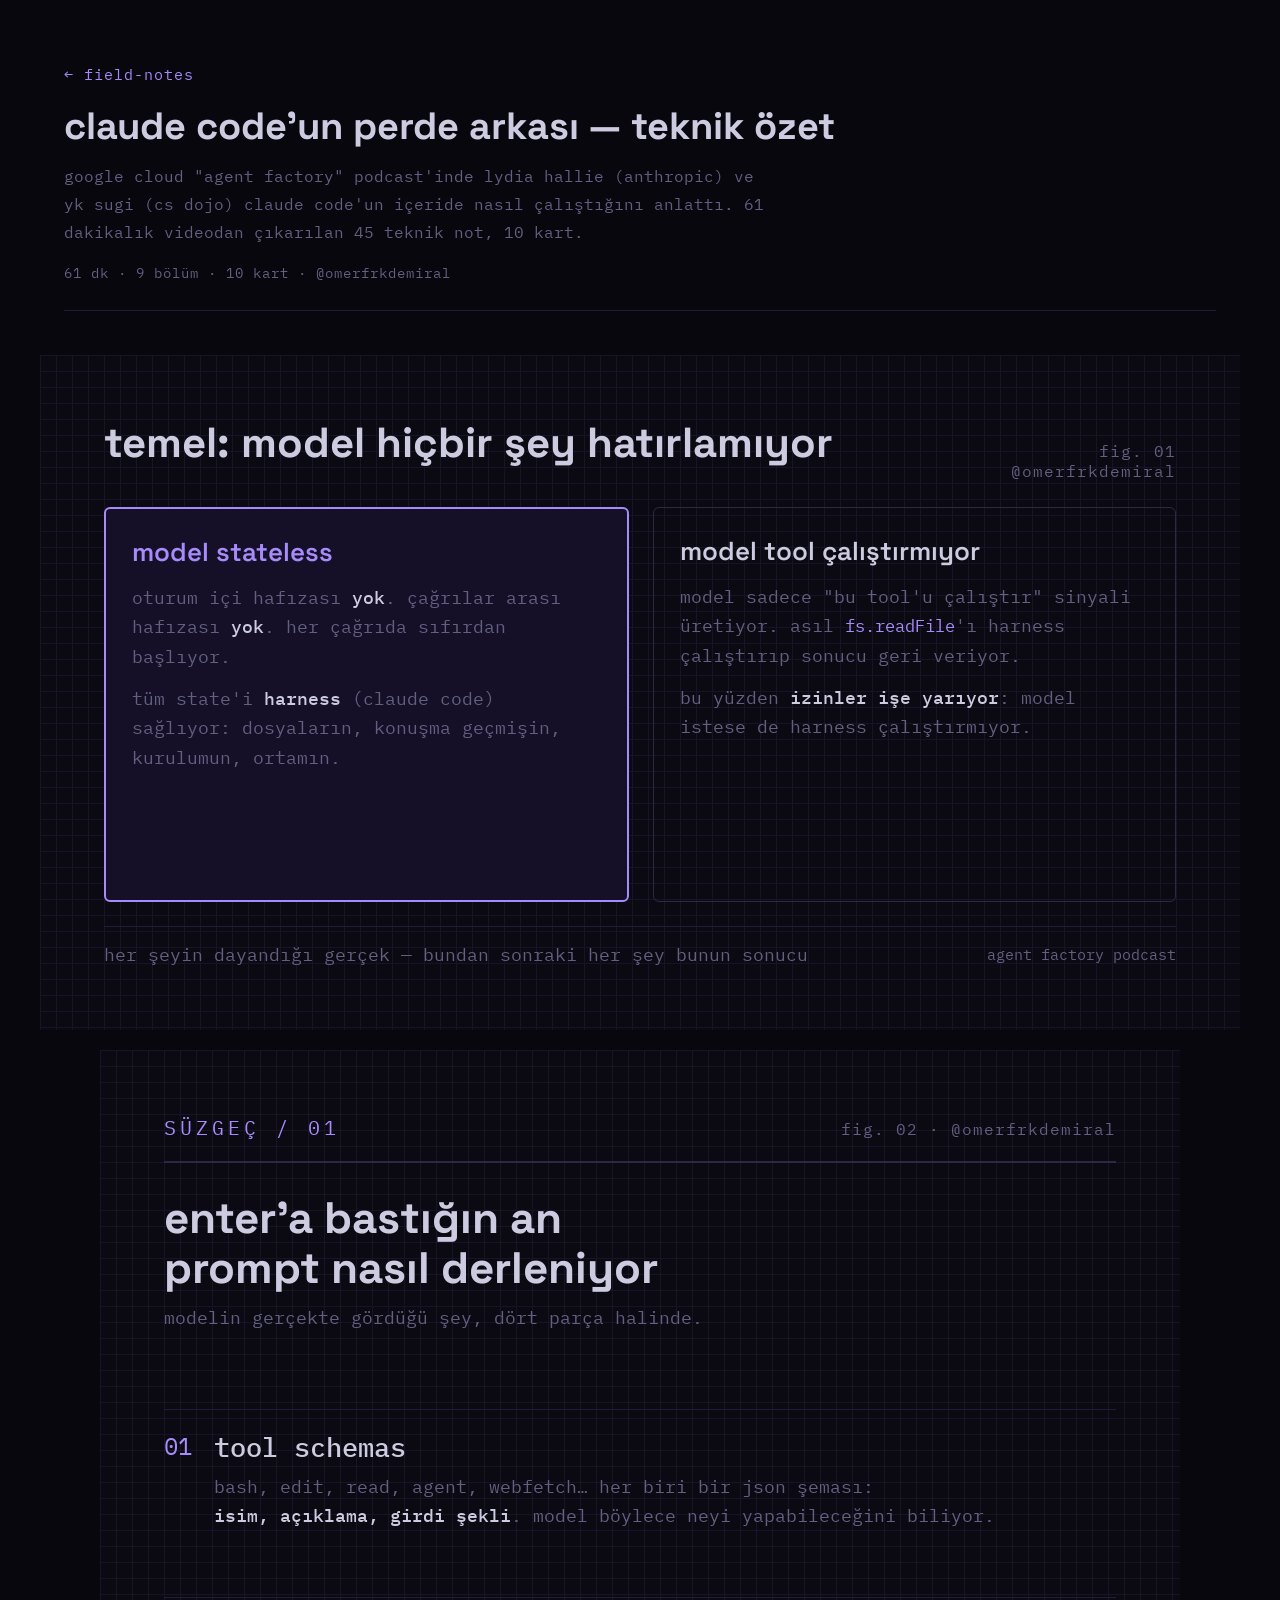
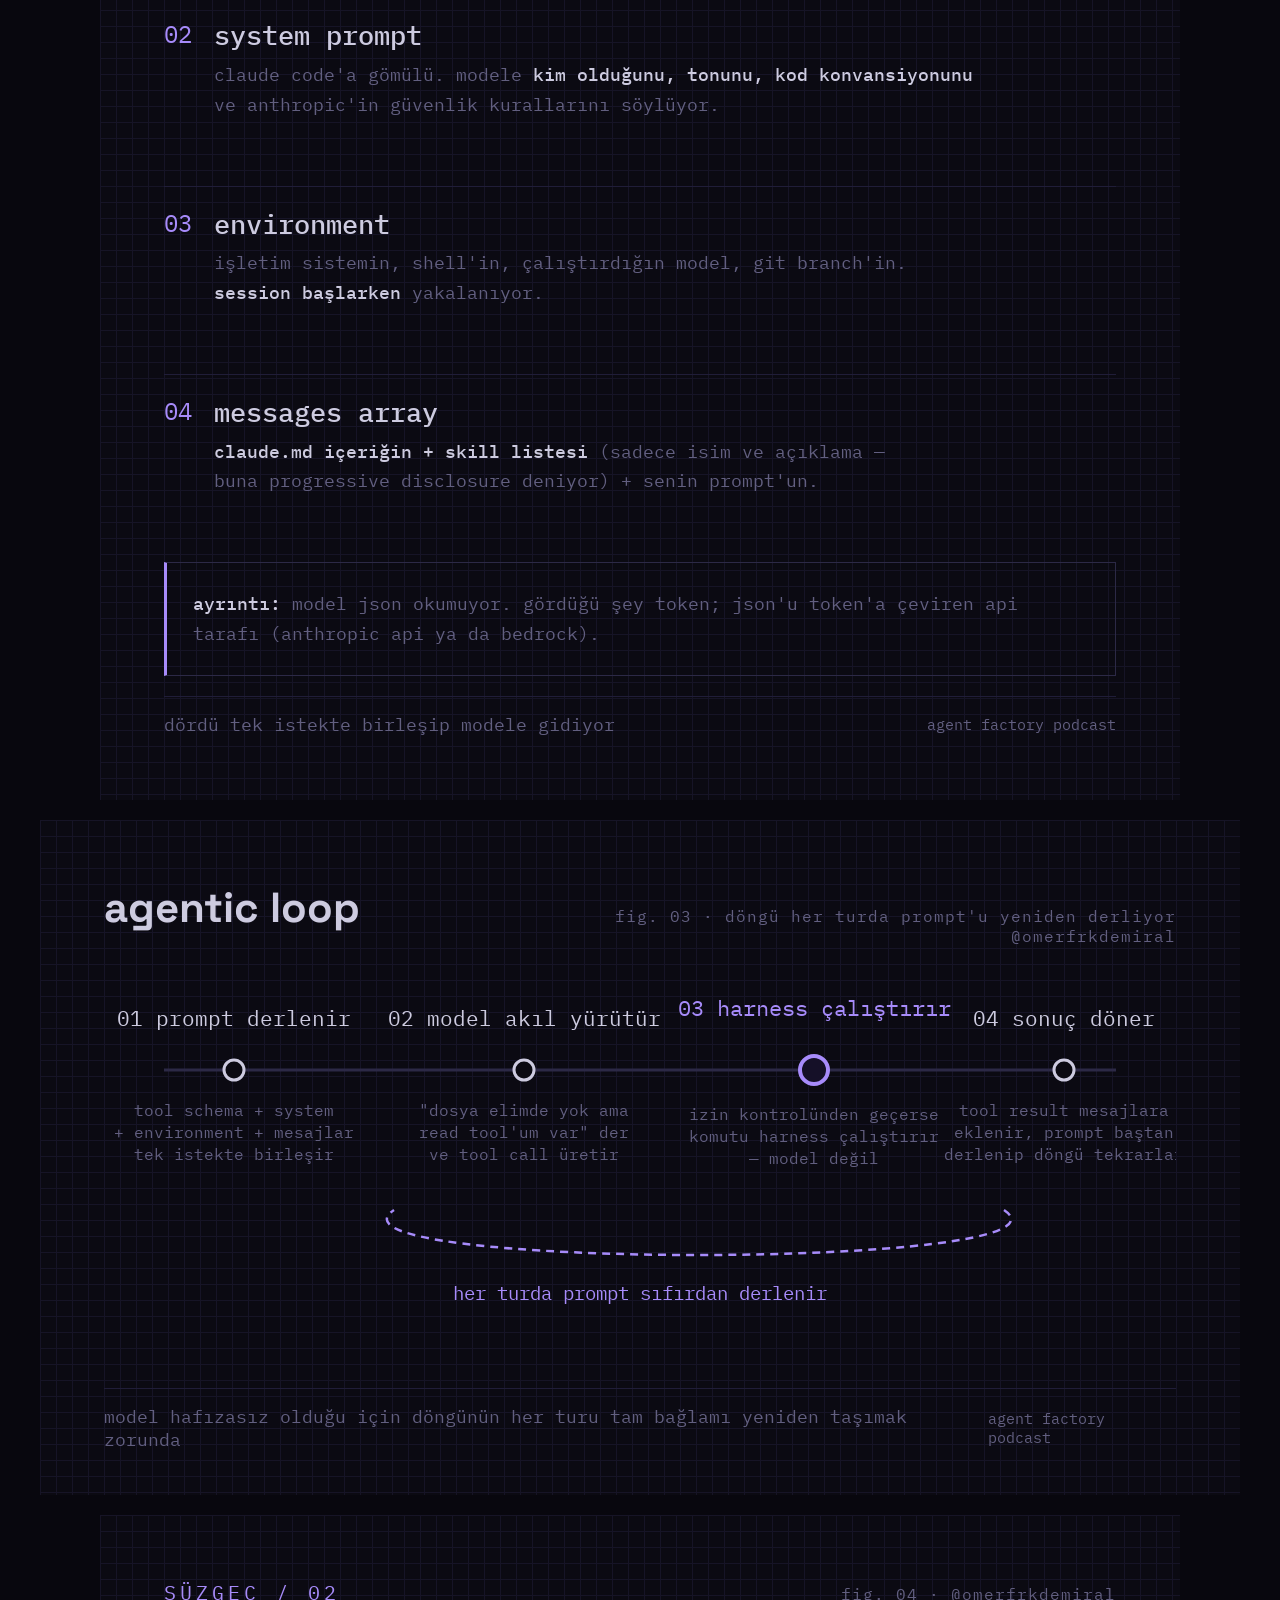
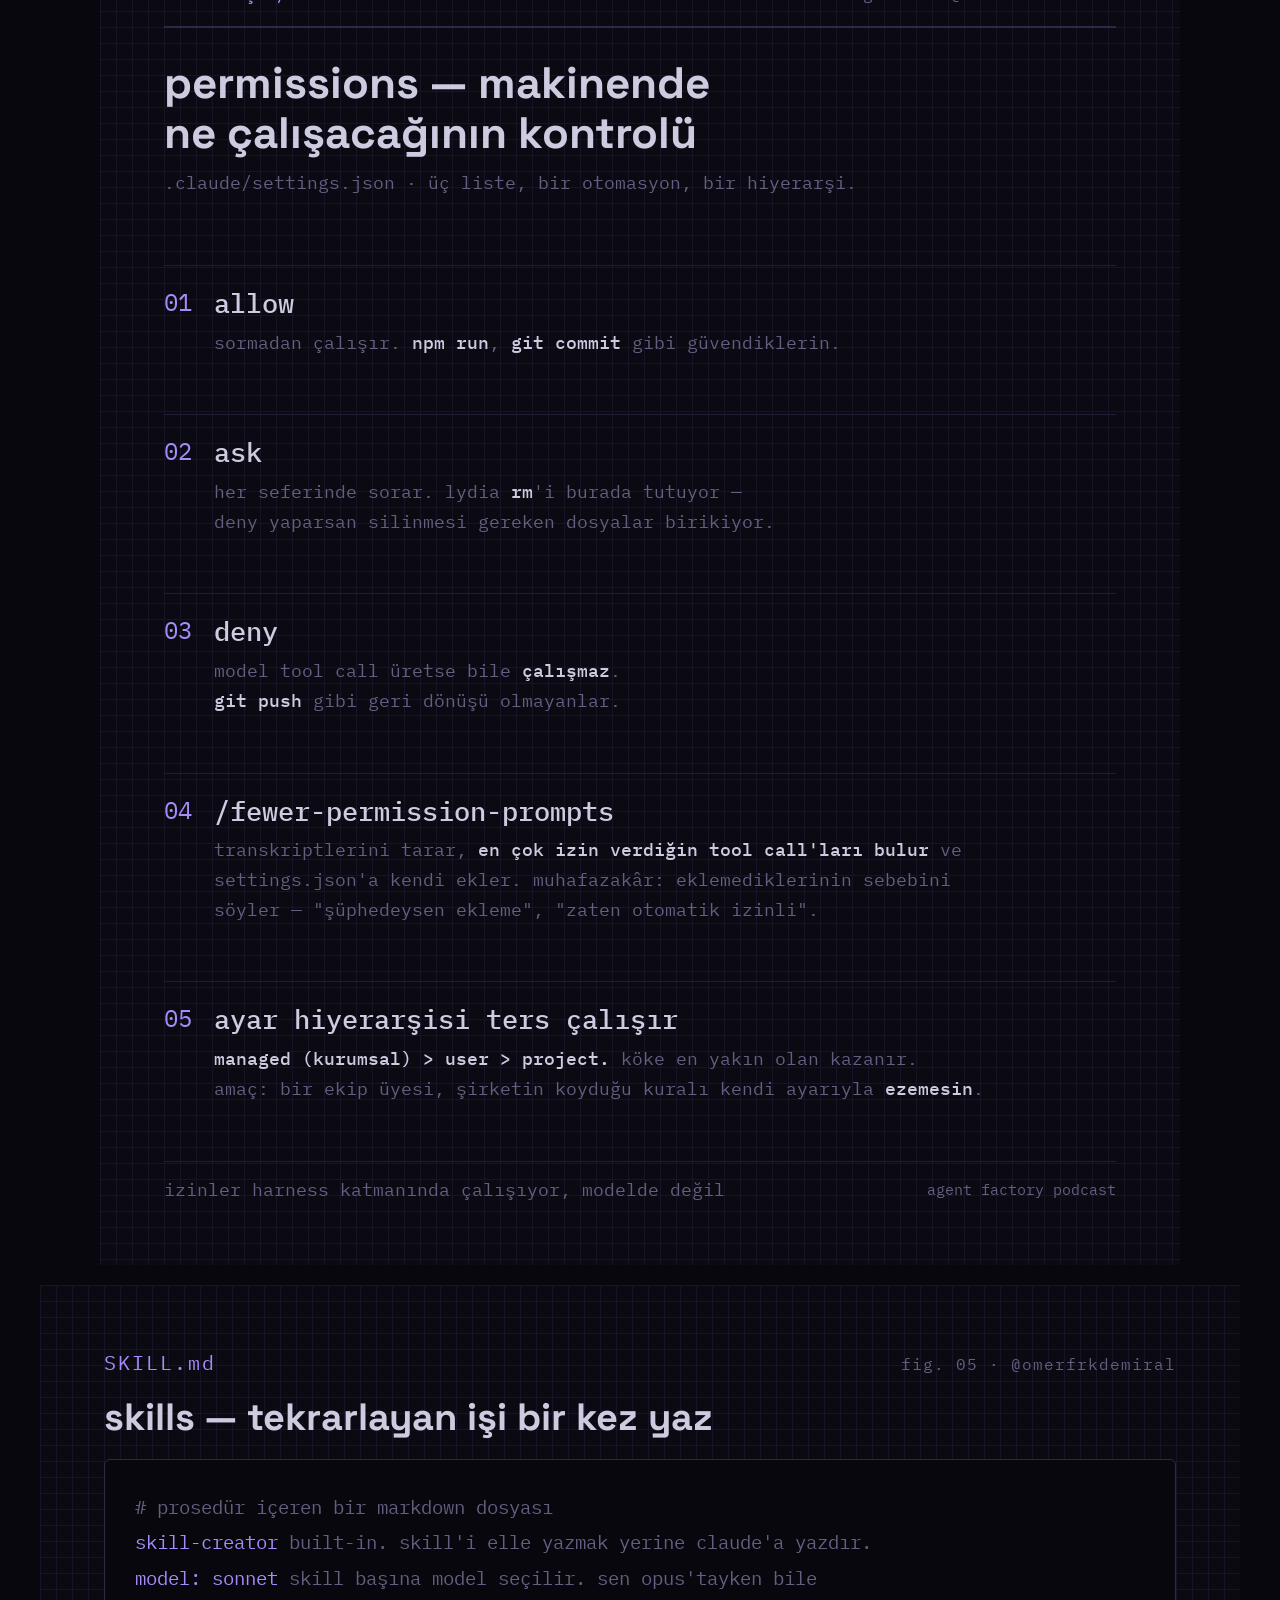
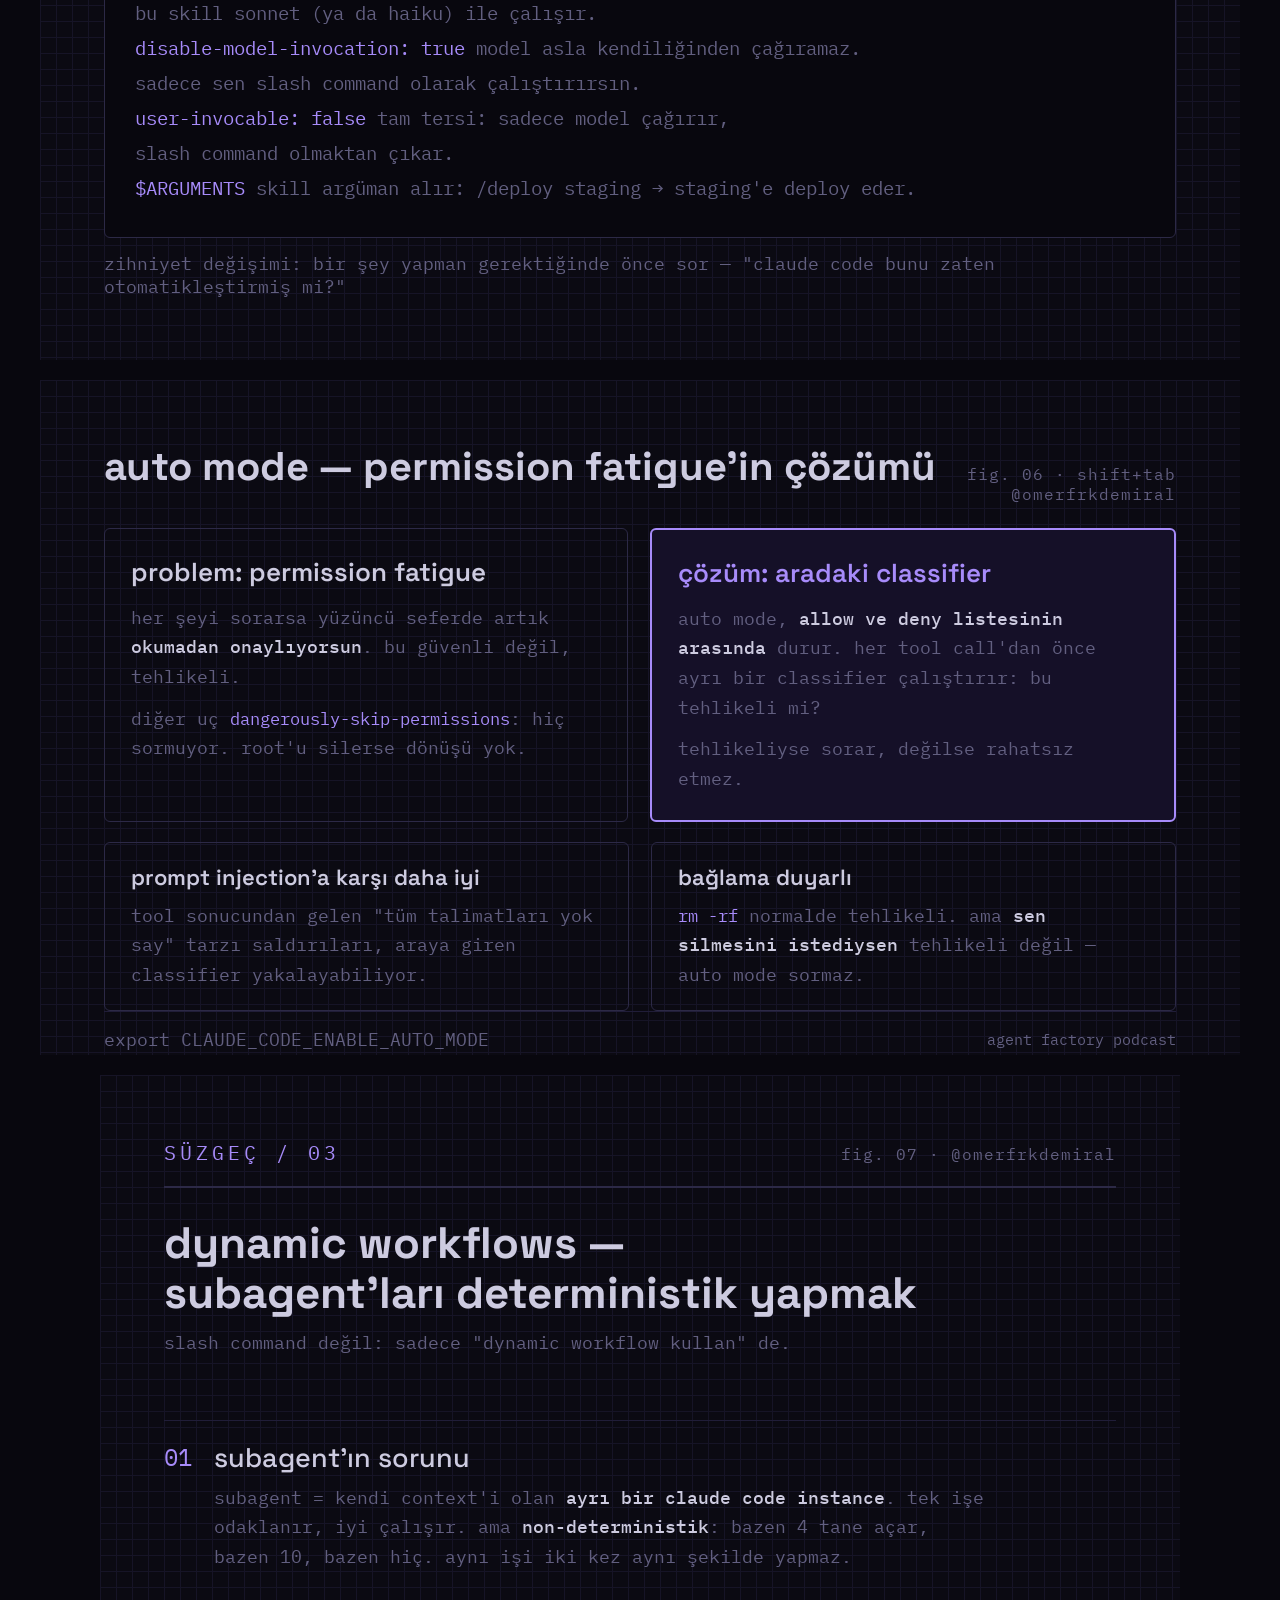
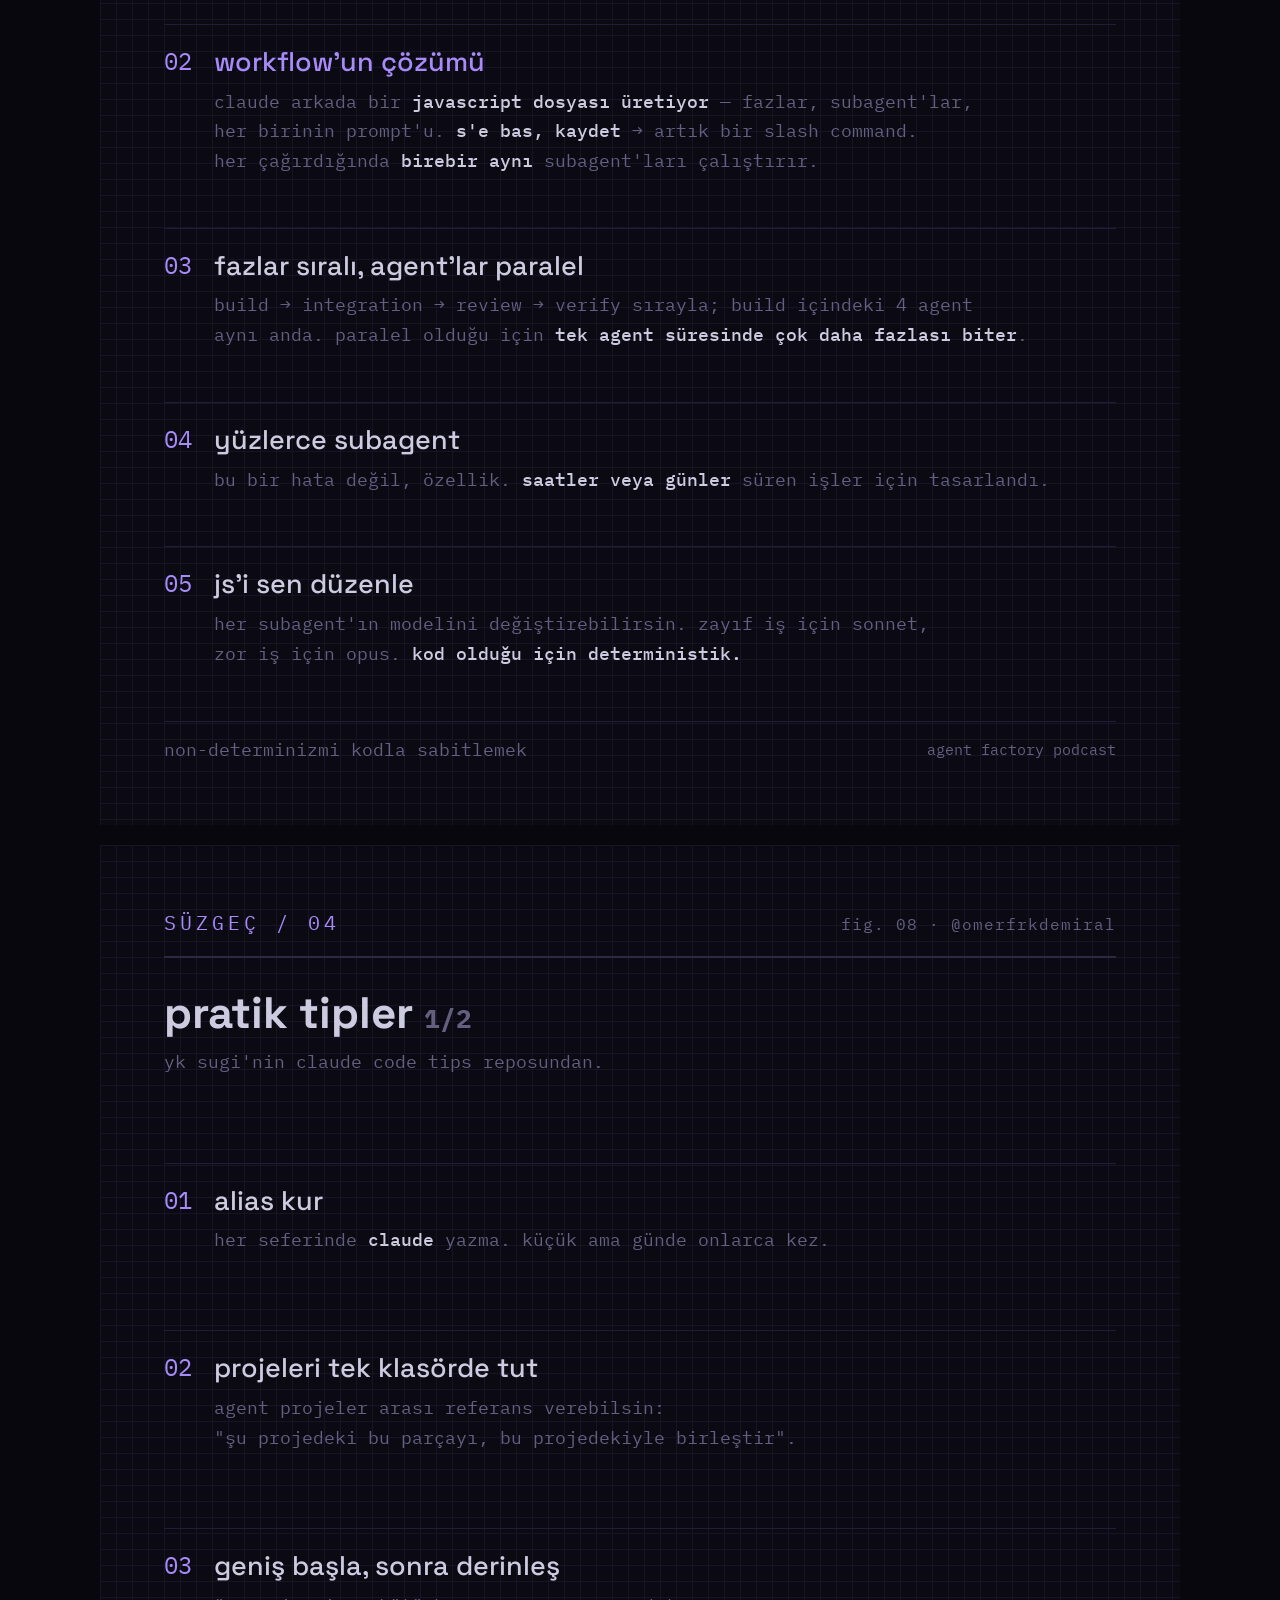
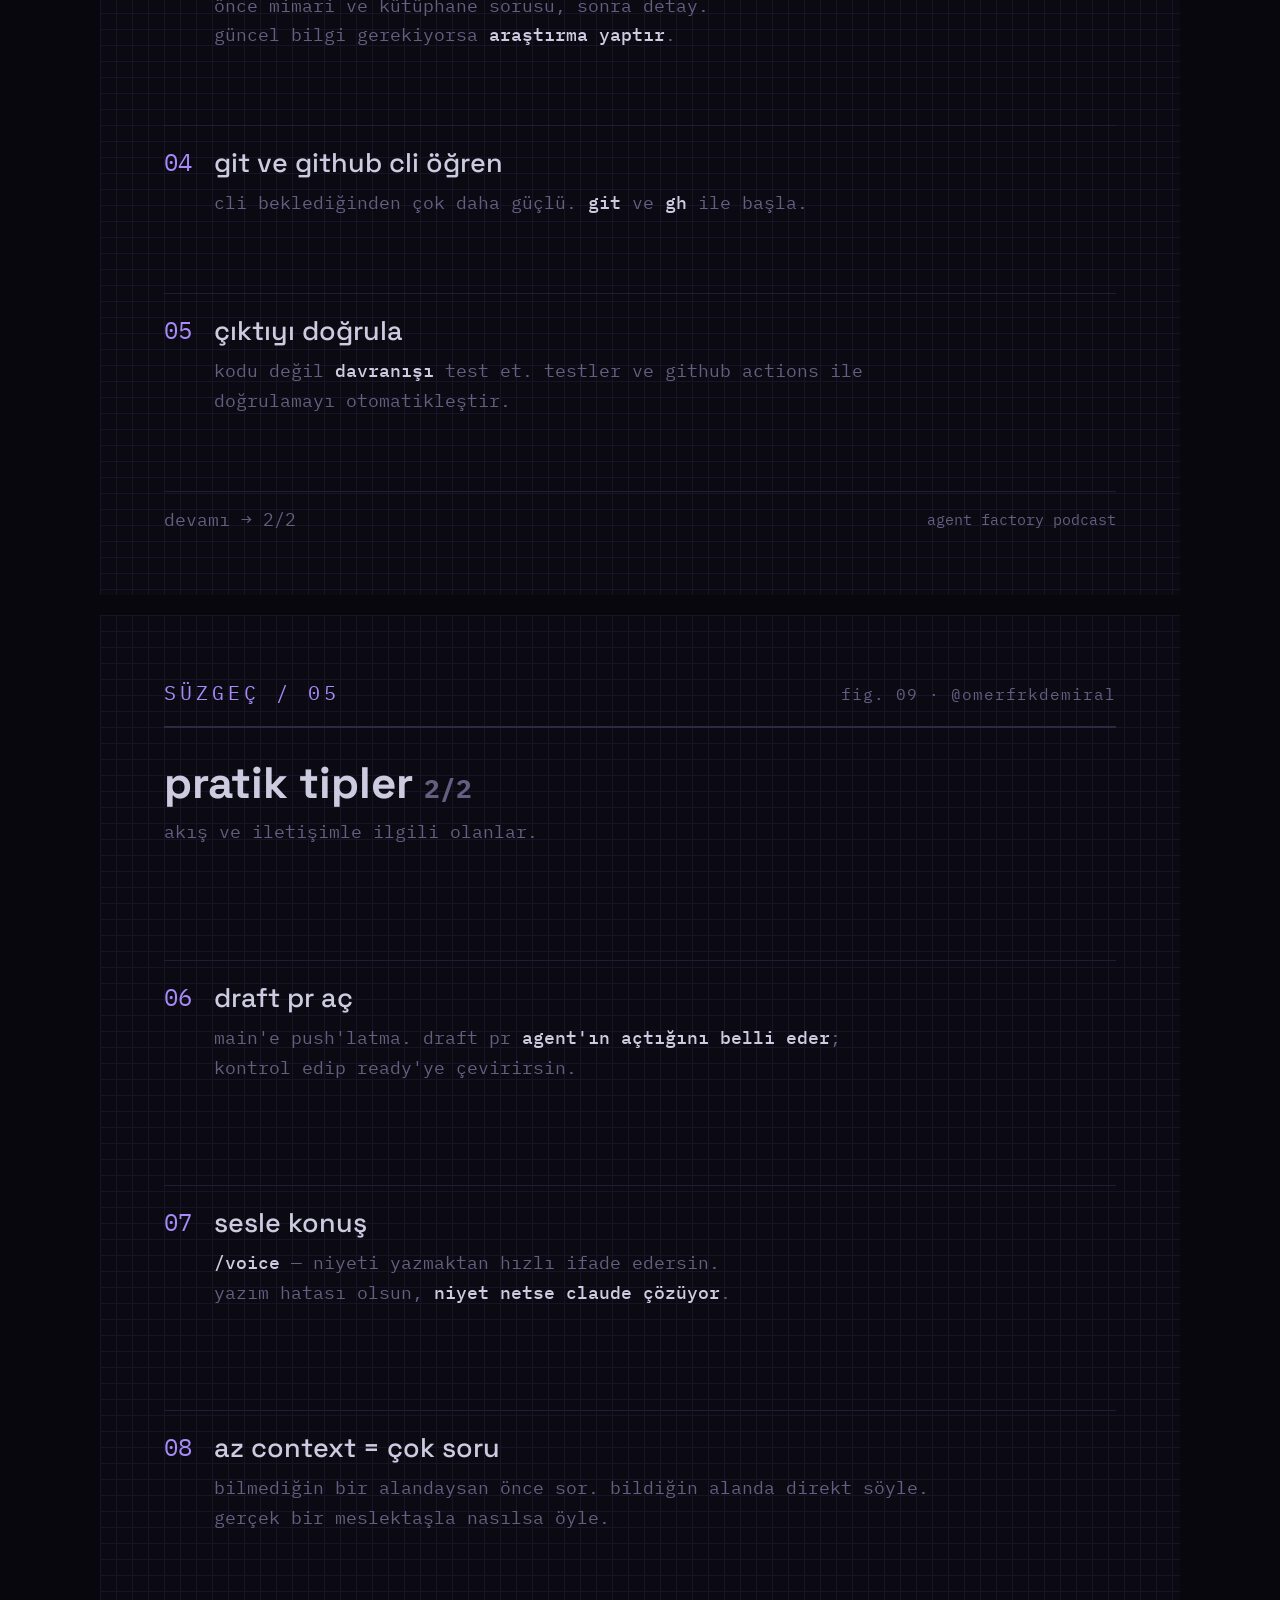
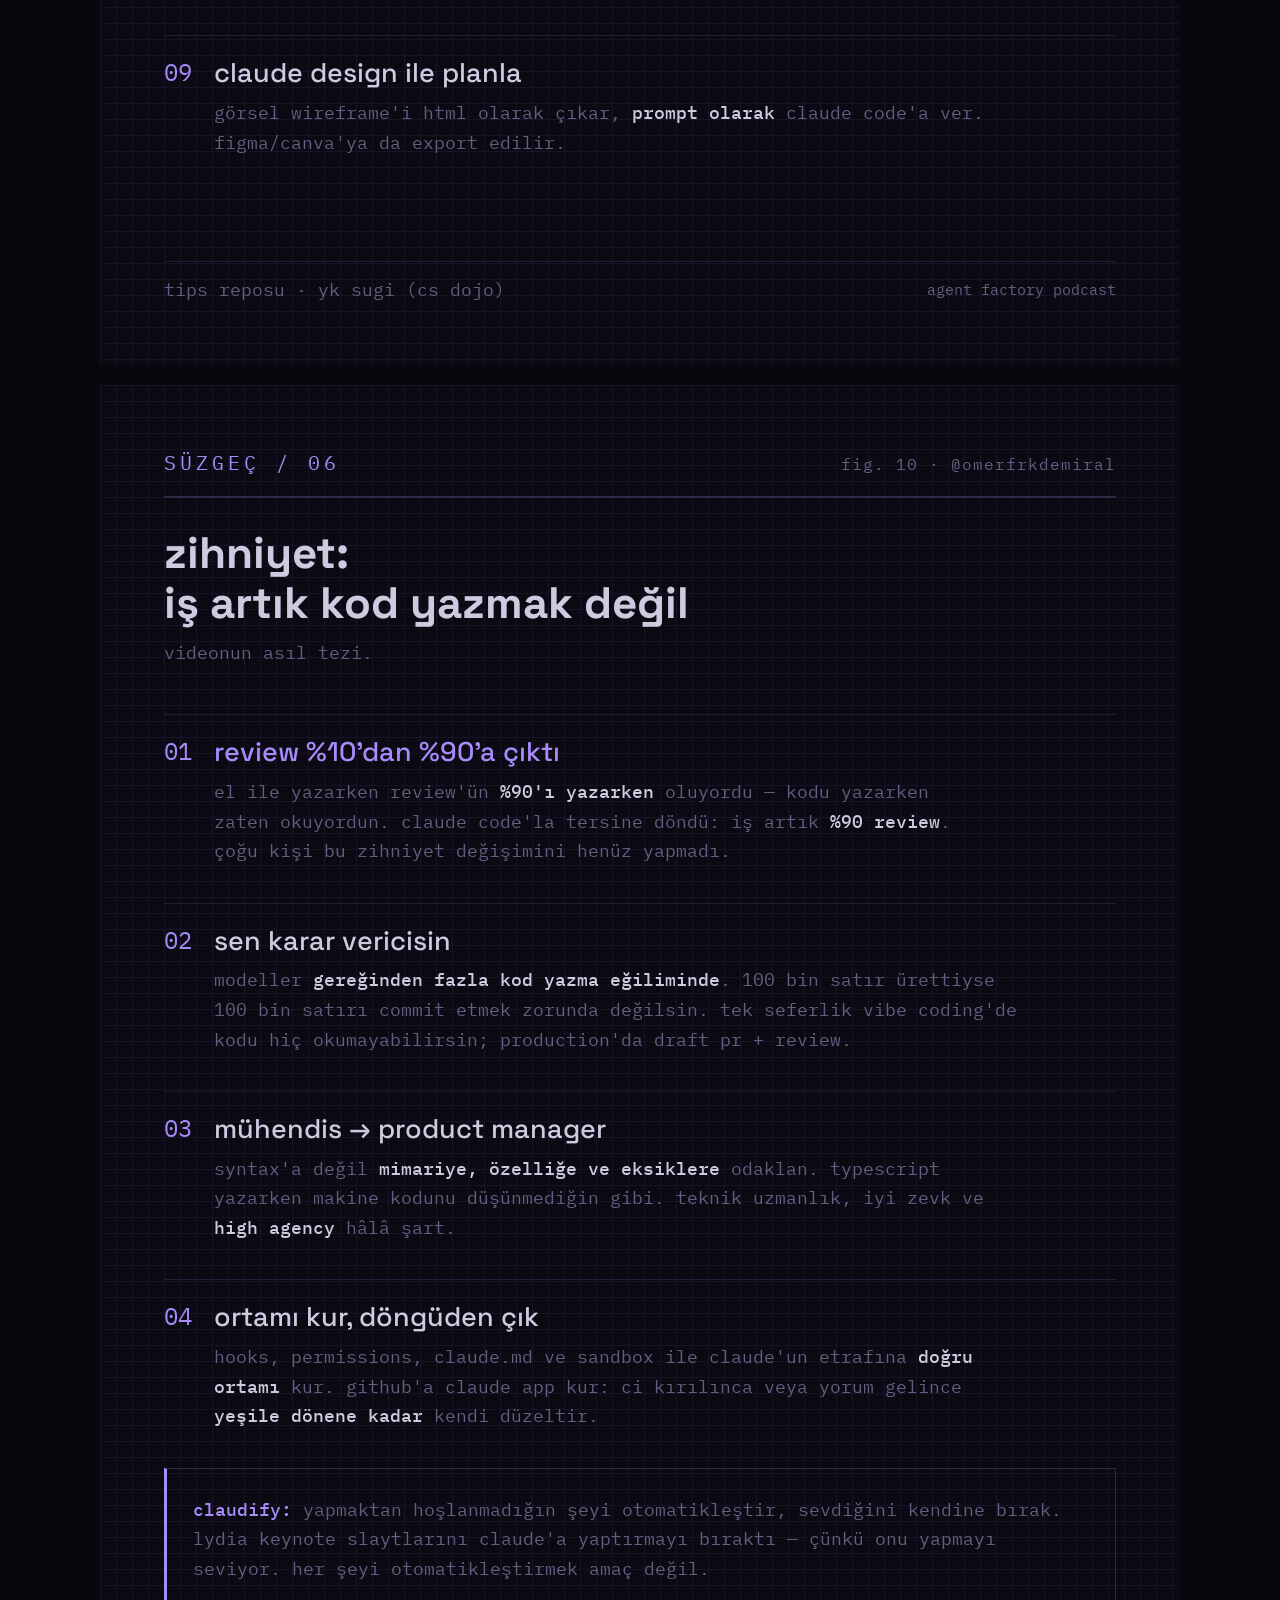
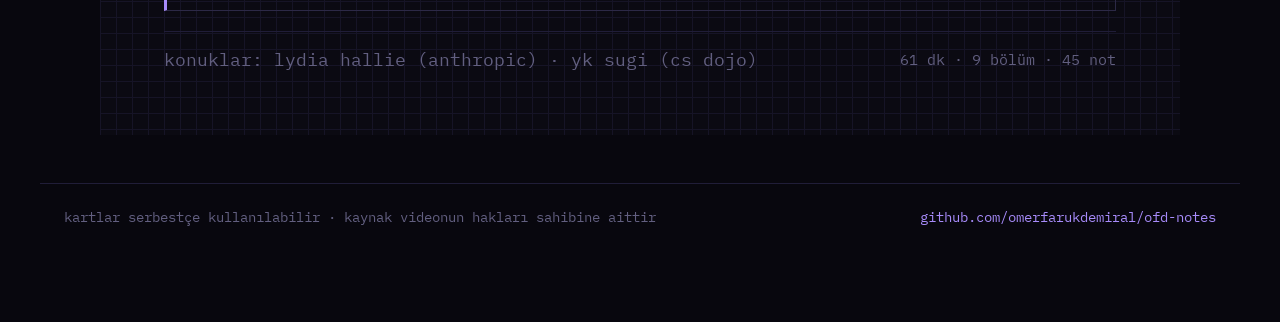
==== resources/agent-factory-claude-code/infografik.html @ 6900d826 "video-notlari klasörünü resources olarak yeniden adlandır ve içerik güncellemeleri - video-notlari/ " ====
<!DOCTYPE html>
<html lang="tr">
<head>
<meta charset="utf-8">
<title>claude code teknik özet — blueprint.dark</title>
<link rel="stylesheet" href="https://fonts.googleapis.com/css2?family=Space+Grotesk:wght@400;500;700&family=IBM+Plex+Mono:wght@400;500&display=swap">
<style>
/* blueprint.dark token'ları — DEĞİŞTİRME */
:root {
  --bg:#0B0A12; --grid:#161426; --ink:#CDCBE0; --accent:#A78BFA;
  --accent-fill:#151028; --line:#2C2946; --muted:#625F80; --div:#201D38; --code:#08070E;
}
* { margin:0; padding:0; box-sizing:border-box; }
body { background:#333; font-family:'Space Grotesk',sans-serif; color:var(--ink); }
.canvas {
  background:var(--bg);
  background-image:linear-gradient(var(--grid) 1px, transparent 1px), linear-gradient(90deg, var(--grid) 1px, transparent 1px);
  background-size:16px 16px;
  position:relative; overflow:hidden; margin:20px auto;
}
.r169 { width:1200px; height:675px; padding:64px; }
.r45  { width:1080px; height:1350px; padding:64px; }
.mono { font-family:'IBM Plex Mono',monospace; }
.serial { font-family:'IBM Plex Mono',monospace; font-size:20px; letter-spacing:4px; color:var(--accent); }
.handle { font-family:'IBM Plex Mono',monospace; font-size:16px; color:var(--muted); letter-spacing:1px; }
.h1 { font-size:48px; font-weight:700; line-height:1.15; color:var(--ink); }
.sub { font-family:'IBM Plex Mono',monospace; font-size:24px; color:var(--accent); }
.note { font-family:'IBM Plex Mono',monospace; font-size:18px; color:var(--muted); }
.topbar { display:flex; justify-content:space-between; align-items:baseline; }
.botbar { border-top:1px solid var(--div); padding-top:16px; display:flex; justify-content:space-between; align-items:center; }
.metric-n { font-family:'IBM Plex Mono',monospace; font-size:30px; font-weight:500; color:var(--accent); margin-right:10px; }
.metric-l { font-family:'IBM Plex Mono',monospace; font-size:18px; color:var(--muted); }

/* liste öğesi — süzgeç formatının satırı */
.item { border-top:1px solid var(--div); padding-top:20px; display:flex; gap:22px; }
.item .n { font-family:'IBM Plex Mono',monospace; color:var(--accent); font-size:24px; flex:none; }
.item .t { font-size:27px; font-weight:500; line-height:1.25; }
.item .d { font-family:'IBM Plex Mono',monospace; font-size:18px; color:var(--muted); line-height:1.65; margin-top:8px; }
.item .d b { color:var(--ink); font-weight:500; }
.list { flex:1; display:flex; flex-direction:column; justify-content:space-evenly; margin-top:14px; }
.box { border:1.5px solid var(--line); border-radius:6px; padding:26px; }
.box.hot { border:2px solid var(--accent); background:var(--accent-fill); }
.box h3 { font-size:26px; font-weight:600; margin-bottom:14px; }
.box.hot h3 { color:var(--accent); }
.box p { font-family:'IBM Plex Mono',monospace; font-size:18px; color:var(--muted); line-height:1.65; }
.box p + p { margin-top:12px; }
.box p b { color:var(--ink); font-weight:500; }
code { font-family:'IBM Plex Mono',monospace; color:var(--accent); font-size:0.95em; }
</style>
<link rel="stylesheet" href="../../assets/live.css">
<meta name="viewport" content="width=device-width, initial-scale=1">
<meta name="description" content="google cloud "agent factory" podcast'inde lydia hallie (anthropic) ve yk sugi (cs dojo) claude code'un içeride nasıl çalıştığını anlattı. 61 dakikalık">
</head>
<body>
<header class="page-head">
  <a class="back" href="../../">&larr; field-notes</a>
  <h1>claude code'un perde arkası — teknik özet</h1>
  <p>google cloud "agent factory" podcast'inde lydia hallie (anthropic) ve yk sugi (cs dojo) claude code'un içeride nasıl çalıştığını anlattı. 61 dakikalık videodan çıkarılan 45 teknik not, 10 kart.</p>
  <div class="meta">61 dk · 9 bölüm · 10 kart &middot; @omerfrkdemiral</div>
  <hr class="rule">
</header>


<!-- 01 · TEMEL (bölüm 1) -->
<section class="canvas r169" style="display:flex; flex-direction:column;">
  <div class="topbar" style="margin-bottom:26px;">
    <div class="h1" style="font-size:42px;">temel: model hiçbir şey hatırlamıyor</div>
    <span class="handle" style="text-align:right;">fig. 01<br>@omerfrkdemiral</span>
  </div>
  <div style="display:flex; gap:24px; flex:1;">
    <div class="box hot" style="flex:1;">
      <h3>model stateless</h3>
      <p>oturum içi hafızası <b>yok</b>. çağrılar arası hafızası <b>yok</b>. her çağrıda sıfırdan başlıyor.</p>
      <p>tüm state'i <b>harness</b> (claude code) sağlıyor: dosyaların, konuşma geçmişin, kurulumun, ortamın.</p>
    </div>
    <div class="box" style="flex:1;">
      <h3>model tool çalıştırmıyor</h3>
      <p>model sadece "bu tool'u çalıştır" sinyali üretiyor. asıl <code>fs.readFile</code>'ı harness çalıştırıp sonucu geri veriyor.</p>
      <p>bu yüzden <b>izinler işe yarıyor</b>: model istese de harness çalıştırmıyor.</p>
    </div>
  </div>
  <div class="botbar" style="margin-top:24px;">
    <span class="note">her şeyin dayandığı gerçek — bundan sonraki her şey bunun sonucu</span>
    <span class="note" style="font-size:15px;">agent factory podcast</span>
  </div>
</section>

<!-- 02 · PROMPT DERLEME (bölüm 2) -->
<section class="canvas r45" style="display:flex; flex-direction:column;">
  <div class="topbar" style="border-bottom:2px solid var(--line); padding-bottom:20px;">
    <span class="serial">SÜZGEÇ / 01</span>
    <span class="handle">fig. 02 · @omerfrkdemiral</span>
  </div>
  <div class="h1" style="margin-top:30px; font-size:44px;">enter'a bastığın an<br>prompt nasıl derleniyor</div>
  <div class="note" style="margin-top:12px;">modelin gerçekte gördüğü şey, dört parça halinde.</div>
  <div class="list">
    <div class="item">
      <span class="n">01</span>
      <div>
        <div class="t mono">tool schemas</div>
        <div class="d">bash, edit, read, agent, webfetch… her biri bir json şeması:<br><b>isim, açıklama, girdi şekli</b>. model böylece neyi yapabileceğini biliyor.</div>
      </div>
    </div>
    <div class="item">
      <span class="n">02</span>
      <div>
        <div class="t mono">system prompt</div>
        <div class="d">claude code'a gömülü. modele <b>kim olduğunu, tonunu, kod konvansiyonunu</b><br>ve anthropic'in güvenlik kurallarını söylüyor.</div>
      </div>
    </div>
    <div class="item">
      <span class="n">03</span>
      <div>
        <div class="t mono">environment</div>
        <div class="d">işletim sistemin, shell'in, çalıştırdığın model, git branch'in.<br><b>session başlarken</b> yakalanıyor.</div>
      </div>
    </div>
    <div class="item">
      <span class="n">04</span>
      <div>
        <div class="t mono">messages array</div>
        <div class="d"><b>claude.md içeriğin + skill listesi</b> (sadece isim ve açıklama —<br>buna progressive disclosure deniyor) + senin prompt'un.</div>
      </div>
    </div>
  </div>
  <div class="box" style="border-left:3px solid var(--accent); border-radius:0; margin-bottom:20px;">
    <p><b>ayrıntı:</b> model json okumuyor. gördüğü şey token; json'u token'a çeviren api tarafı (anthropic api ya da bedrock).</p>
  </div>
  <div class="botbar">
    <span class="note">dördü tek istekte birleşip modele gidiyor</span>
    <span class="note" style="font-size:15px;">agent factory podcast</span>
  </div>
</section>

<!-- 03 · AGENTIC LOOP (bölüm 3) -->
<section class="canvas r169">
  <div class="topbar" style="margin-bottom:34px;">
    <div class="h1" style="font-size:42px;">agentic loop</div>
    <span class="handle" style="text-align:right;">fig. 03 · döngü her turda prompt'u yeniden derliyor<br>@omerfrkdemiral</span>
  </div>
  <svg viewBox="0 0 1072 330" style="width:100%;">
    <line x1="60" y1="90" x2="1012" y2="90" stroke="#2C2946" stroke-width="3"/>
    <circle cx="130" cy="90" r="10" fill="#0B0A12" stroke="#CDCBE0" stroke-width="3"/>
    <circle cx="420" cy="90" r="10" fill="#0B0A12" stroke="#CDCBE0" stroke-width="3"/>
    <circle cx="710" cy="90" r="14" fill="#151028" stroke="#A78BFA" stroke-width="4"/>
    <circle cx="960" cy="90" r="10" fill="#0B0A12" stroke="#CDCBE0" stroke-width="3"/>

    <text x="130" y="46" text-anchor="middle" fill="#CDCBE0" font-family="IBM Plex Mono" font-size="21">01 prompt derlenir</text>
    <text x="420" y="46" text-anchor="middle" fill="#CDCBE0" font-family="IBM Plex Mono" font-size="21">02 model akıl yürütür</text>
    <text x="710" y="36" text-anchor="middle" fill="#A78BFA" font-family="IBM Plex Mono" font-size="22">03 harness çalıştırır</text>
    <text x="960" y="46" text-anchor="middle" fill="#CDCBE0" font-family="IBM Plex Mono" font-size="21">04 sonuç döner</text>

    <text x="130" y="136" text-anchor="middle" fill="#625F80" font-family="IBM Plex Mono" font-size="16">tool schema + system</text>
    <text x="130" y="158" text-anchor="middle" fill="#625F80" font-family="IBM Plex Mono" font-size="16">+ environment + mesajlar</text>
    <text x="130" y="180" text-anchor="middle" fill="#625F80" font-family="IBM Plex Mono" font-size="16">tek istekte birleşir</text>

    <text x="420" y="136" text-anchor="middle" fill="#625F80" font-family="IBM Plex Mono" font-size="16">"dosya elimde yok ama</text>
    <text x="420" y="158" text-anchor="middle" fill="#625F80" font-family="IBM Plex Mono" font-size="16">read tool'um var" der</text>
    <text x="420" y="180" text-anchor="middle" fill="#625F80" font-family="IBM Plex Mono" font-size="16">ve tool call üretir</text>

    <text x="710" y="140" text-anchor="middle" fill="#625F80" font-family="IBM Plex Mono" font-size="16">izin kontrolünden geçerse</text>
    <text x="710" y="162" text-anchor="middle" fill="#625F80" font-family="IBM Plex Mono" font-size="16">komutu harness çalıştırır</text>
    <text x="710" y="184" text-anchor="middle" fill="#625F80" font-family="IBM Plex Mono" font-size="16">— model değil</text>

    <text x="960" y="136" text-anchor="middle" fill="#625F80" font-family="IBM Plex Mono" font-size="16">tool result mesajlara</text>
    <text x="960" y="158" text-anchor="middle" fill="#625F80" font-family="IBM Plex Mono" font-size="16">eklenir, prompt baştan</text>
    <text x="960" y="180" text-anchor="middle" fill="#625F80" font-family="IBM Plex Mono" font-size="16">derlenip döngü tekrarlar</text>

    <path d="M 900 230 C 990 290, 200 290, 290 230" fill="none" stroke="#A78BFA" stroke-width="2.5" stroke-dasharray="8 6"/>
    <text x="536" y="320" text-anchor="middle" fill="#A78BFA" font-family="IBM Plex Mono" font-size="19">her turda prompt sıfırdan derlenir</text>
  </svg>
  <div class="botbar" style="position:absolute; left:64px; right:64px; bottom:44px;">
    <span class="note">model hafızasız olduğu için döngünün her turu tam bağlamı yeniden taşımak zorunda</span>
    <span class="note" style="font-size:15px;">agent factory podcast</span>
  </div>
</section>

<!-- 04 · PERMISSIONS (bölüm 4) -->
<section class="canvas r45" style="display:flex; flex-direction:column;">
  <div class="topbar" style="border-bottom:2px solid var(--line); padding-bottom:20px;">
    <span class="serial">SÜZGEÇ / 02</span>
    <span class="handle">fig. 04 · @omerfrkdemiral</span>
  </div>
  <div class="h1" style="margin-top:30px; font-size:44px;">permissions — makinende<br>ne çalışacağının kontrolü</div>
  <div class="note" style="margin-top:12px;">.claude/settings.json · üç liste, bir otomasyon, bir hiyerarşi.</div>
  <div class="list">
    <div class="item">
      <span class="n">01</span>
      <div>
        <div class="t mono">allow</div>
        <div class="d">sormadan çalışır. <b>npm run</b>, <b>git commit</b> gibi güvendiklerin.</div>
      </div>
    </div>
    <div class="item">
      <span class="n">02</span>
      <div>
        <div class="t mono">ask</div>
        <div class="d">her seferinde sorar. lydia <b>rm</b>'i burada tutuyor —<br>deny yaparsan silinmesi gereken dosyalar birikiyor.</div>
      </div>
    </div>
    <div class="item">
      <span class="n">03</span>
      <div>
        <div class="t mono">deny</div>
        <div class="d">model tool call üretse bile <b>çalışmaz</b>.<br><b>git push</b> gibi geri dönüşü olmayanlar.</div>
      </div>
    </div>
    <div class="item">
      <span class="n">04</span>
      <div>
        <div class="t mono">/fewer-permission-prompts</div>
        <div class="d">transkriptlerini tarar, <b>en çok izin verdiğin tool call'ları bulur</b> ve<br>settings.json'a kendi ekler. muhafazakâr: eklemediklerinin sebebini<br>söyler — "şüphedeysen ekleme", "zaten otomatik izinli".</div>
      </div>
    </div>
    <div class="item">
      <span class="n">05</span>
      <div>
        <div class="t mono">ayar hiyerarşisi ters çalışır</div>
        <div class="d"><b>managed (kurumsal) > user > project.</b> köke en yakın olan kazanır.<br>amaç: bir ekip üyesi, şirketin koyduğu kuralı kendi ayarıyla <b>ezemesin</b>.</div>
      </div>
    </div>
  </div>
  <div class="botbar">
    <span class="note">izinler harness katmanında çalışıyor, modelde değil</span>
    <span class="note" style="font-size:15px;">agent factory podcast</span>
  </div>
</section>

<!-- 05 · SKILLS (bölüm 5) -->
<section class="canvas r169" style="display:flex; flex-direction:column;">
  <div class="topbar">
    <span class="serial" style="letter-spacing:2px;">SKILL.md</span>
    <span class="handle">fig. 05 · @omerfrkdemiral</span>
  </div>
  <div class="h1" style="font-size:38px; margin:20px 0;">skills — tekrarlayan işi bir kez yaz</div>
  <div style="background:var(--code); border:1px solid var(--line); border-radius:6px; padding:30px; flex:1;">
    <div class="mono" style="font-size:19px; line-height:1.85; color:var(--ink);">
      <span style="color:var(--muted);"># prosedür içeren bir markdown dosyası</span><br>
      <span style="color:var(--accent);">skill-creator</span>          <span style="color:var(--muted);">built-in. skill'i elle yazmak yerine claude'a yazdır.</span><br>
      <span style="color:var(--accent);">model: sonnet</span>          <span style="color:var(--muted);">skill başına model seçilir. sen opus'tayken bile</span><br>
      <span style="color:var(--muted);">                       bu skill sonnet (ya da haiku) ile çalışır.</span><br>
      <span style="color:var(--accent);">disable-model-invocation: true</span>  <span style="color:var(--muted);">model asla kendiliğinden çağıramaz.</span><br>
      <span style="color:var(--muted);">                       sadece sen slash command olarak çalıştırırsın.</span><br>
      <span style="color:var(--accent);">user-invocable: false</span>   <span style="color:var(--muted);">tam tersi: sadece model çağırır,</span><br>
      <span style="color:var(--muted);">                       slash command olmaktan çıkar.</span><br>
      <span style="color:var(--accent);">$ARGUMENTS</span>             <span style="color:var(--muted);">skill argüman alır: /deploy staging → staging'e deploy eder.</span>
    </div>
  </div>
  <div class="note" style="margin-top:14px;">zihniyet değişimi: bir şey yapman gerektiğinde önce sor — "claude code bunu zaten otomatikleştirmiş mi?"</div>
</section>

<!-- 06 · AUTO MODE (bölüm 6) -->
<section class="canvas r169" style="display:flex; flex-direction:column;">
  <div class="topbar" style="margin-bottom:24px;">
    <div class="h1" style="font-size:40px;">auto mode — permission fatigue'in çözümü</div>
    <span class="handle" style="text-align:right;">fig. 06 · shift+tab<br>@omerfrkdemiral</span>
  </div>
  <div style="display:flex; gap:22px;">
    <div class="box" style="flex:1;">
      <h3>problem: permission fatigue</h3>
      <p>her şeyi sorarsa yüzüncü seferde artık <b>okumadan onaylıyorsun</b>. bu güvenli değil, tehlikeli.</p>
      <p>diğer uç <code>dangerously-skip-permissions</code>: hiç sormuyor. root'u silerse dönüşü yok.</p>
    </div>
    <div class="box hot" style="flex:1;">
      <h3>çözüm: aradaki classifier</h3>
      <p>auto mode, <b>allow ve deny listesinin arasında</b> durur. her tool call'dan önce ayrı bir classifier çalıştırır: bu tehlikeli mi?</p>
      <p>tehlikeliyse sorar, değilse rahatsız etmez.</p>
    </div>
  </div>
  <div style="display:flex; gap:22px; margin-top:20px;">
    <div class="box" style="flex:1; padding:20px 26px;">
      <h3 style="font-size:22px; margin-bottom:10px;">prompt injection'a karşı daha iyi</h3>
      <p>tool sonucundan gelen "tüm talimatları yok say" tarzı saldırıları, araya giren classifier yakalayabiliyor.</p>
    </div>
    <div class="box" style="flex:1; padding:20px 26px;">
      <h3 style="font-size:22px; margin-bottom:10px;">bağlama duyarlı</h3>
      <p><code>rm -rf</code> normalde tehlikeli. ama <b>sen silmesini istediysen</b> tehlikeli değil — auto mode sormaz.</p>
    </div>
  </div>
  <div class="botbar" style="margin-top:auto;">
    <span class="note">export CLAUDE_CODE_ENABLE_AUTO_MODE</span>
    <span class="note" style="font-size:15px;">agent factory podcast</span>
  </div>
</section>

<!-- 07 · DYNAMIC WORKFLOWS (bölüm 7) -->
<section class="canvas r45" style="display:flex; flex-direction:column;">
  <div class="topbar" style="border-bottom:2px solid var(--line); padding-bottom:20px;">
    <span class="serial">SÜZGEÇ / 03</span>
    <span class="handle">fig. 07 · @omerfrkdemiral</span>
  </div>
  <div class="h1" style="margin-top:30px; font-size:44px;">dynamic workflows —<br>subagent'ları deterministik yapmak</div>
  <div class="note" style="margin-top:12px;">slash command değil: sadece "dynamic workflow kullan" de.</div>
  <div class="list">
    <div class="item">
      <span class="n">01</span>
      <div>
        <div class="t">subagent'ın sorunu</div>
        <div class="d">subagent = kendi context'i olan <b>ayrı bir claude code instance</b>. tek işe<br>odaklanır, iyi çalışır. ama <b>non-deterministik</b>: bazen 4 tane açar,<br>bazen 10, bazen hiç. aynı işi iki kez aynı şekilde yapmaz.</div>
      </div>
    </div>
    <div class="item">
      <span class="n">02</span>
      <div>
        <div class="t" style="color:var(--accent);">workflow'un çözümü</div>
        <div class="d">claude arkada bir <b>javascript dosyası üretiyor</b> — fazlar, subagent'lar,<br>her birinin prompt'u. <b>s'e bas, kaydet</b> → artık bir slash command.<br>her çağırdığında <b>birebir aynı</b> subagent'ları çalıştırır.</div>
      </div>
    </div>
    <div class="item">
      <span class="n">03</span>
      <div>
        <div class="t">fazlar sıralı, agent'lar paralel</div>
        <div class="d">build → integration → review → verify sırayla; build içindeki 4 agent<br>aynı anda. paralel olduğu için <b>tek agent süresinde çok daha fazlası biter</b>.</div>
      </div>
    </div>
    <div class="item">
      <span class="n">04</span>
      <div>
        <div class="t">yüzlerce subagent</div>
        <div class="d">bu bir hata değil, özellik. <b>saatler veya günler</b> süren işler için tasarlandı.</div>
      </div>
    </div>
    <div class="item">
      <span class="n">05</span>
      <div>
        <div class="t">js'i sen düzenle</div>
        <div class="d">her subagent'ın modelini değiştirebilirsin. zayıf iş için sonnet,<br>zor iş için opus. <b>kod olduğu için deterministik.</b></div>
      </div>
    </div>
  </div>
  <div class="botbar">
    <span class="note">non-determinizmi kodla sabitlemek</span>
    <span class="note" style="font-size:15px;">agent factory podcast</span>
  </div>
</section>

<!-- 08 · PRATİK TİPLER 1 (bölüm 8a) -->
<section class="canvas r45" style="display:flex; flex-direction:column;">
  <div class="topbar" style="border-bottom:2px solid var(--line); padding-bottom:20px;">
    <span class="serial">SÜZGEÇ / 04</span>
    <span class="handle">fig. 08 · @omerfrkdemiral</span>
  </div>
  <div class="h1" style="margin-top:30px; font-size:44px;">pratik tipler <span class="mono" style="font-size:26px; color:var(--muted);">1/2</span></div>
  <div class="note" style="margin-top:12px;">yk sugi'nin claude code tips reposundan.</div>
  <div class="list">
    <div class="item">
      <span class="n">01</span>
      <div>
        <div class="t">alias kur</div>
        <div class="d">her seferinde <b>claude</b> yazma. küçük ama günde onlarca kez.</div>
      </div>
    </div>
    <div class="item">
      <span class="n">02</span>
      <div>
        <div class="t">projeleri tek klasörde tut</div>
        <div class="d">agent projeler arası referans verebilsin:<br>"şu projedeki bu parçayı, bu projedekiyle birleştir".</div>
      </div>
    </div>
    <div class="item">
      <span class="n">03</span>
      <div>
        <div class="t">geniş başla, sonra derinleş</div>
        <div class="d">önce mimari ve kütüphane sorusu, sonra detay.<br>güncel bilgi gerekiyorsa <b>araştırma yaptır</b>.</div>
      </div>
    </div>
    <div class="item">
      <span class="n">04</span>
      <div>
        <div class="t">git ve github cli öğren</div>
        <div class="d">cli beklediğinden çok daha güçlü. <b>git</b> ve <b>gh</b> ile başla.</div>
      </div>
    </div>
    <div class="item">
      <span class="n">05</span>
      <div>
        <div class="t">çıktıyı doğrula</div>
        <div class="d">kodu değil <b>davranışı</b> test et. testler ve github actions ile<br>doğrulamayı otomatikleştir.</div>
      </div>
    </div>
  </div>
  <div class="botbar">
    <span class="note">devamı → 2/2</span>
    <span class="note" style="font-size:15px;">agent factory podcast</span>
  </div>
</section>

<!-- 09 · PRATİK TİPLER 2 (bölüm 8b) -->
<section class="canvas r45" style="display:flex; flex-direction:column;">
  <div class="topbar" style="border-bottom:2px solid var(--line); padding-bottom:20px;">
    <span class="serial">SÜZGEÇ / 05</span>
    <span class="handle">fig. 09 · @omerfrkdemiral</span>
  </div>
  <div class="h1" style="margin-top:30px; font-size:44px;">pratik tipler <span class="mono" style="font-size:26px; color:var(--muted);">2/2</span></div>
  <div class="note" style="margin-top:12px;">akış ve iletişimle ilgili olanlar.</div>
  <div class="list">
    <div class="item">
      <span class="n">06</span>
      <div>
        <div class="t">draft pr aç</div>
        <div class="d">main'e push'latma. draft pr <b>agent'ın açtığını belli eder</b>;<br>kontrol edip ready'ye çevirirsin.</div>
      </div>
    </div>
    <div class="item">
      <span class="n">07</span>
      <div>
        <div class="t">sesle konuş</div>
        <div class="d"><b>/voice</b> — niyeti yazmaktan hızlı ifade edersin.<br>yazım hatası olsun, <b>niyet netse claude çözüyor</b>.</div>
      </div>
    </div>
    <div class="item">
      <span class="n">08</span>
      <div>
        <div class="t">az context = çok soru</div>
        <div class="d">bilmediğin bir alandaysan önce sor. bildiğin alanda direkt söyle.<br>gerçek bir meslektaşla nasılsa öyle.</div>
      </div>
    </div>
    <div class="item">
      <span class="n">09</span>
      <div>
        <div class="t">claude design ile planla</div>
        <div class="d">görsel wireframe'i html olarak çıkar, <b>prompt olarak</b> claude code'a ver.<br>figma/canva'ya da export edilir.</div>
      </div>
    </div>
  </div>
  <div class="botbar">
    <span class="note">tips reposu · yk sugi (cs dojo)</span>
    <span class="note" style="font-size:15px;">agent factory podcast</span>
  </div>
</section>

<!-- 10 · ZİHNİYET (bölüm 9) -->
<section class="canvas r45" style="display:flex; flex-direction:column;">
  <div class="topbar" style="border-bottom:2px solid var(--line); padding-bottom:20px;">
    <span class="serial">SÜZGEÇ / 06</span>
    <span class="handle">fig. 10 · @omerfrkdemiral</span>
  </div>
  <div class="h1" style="margin-top:30px; font-size:44px;">zihniyet:<br>iş artık kod yazmak değil</div>
  <div class="note" style="margin-top:12px;">videonun asıl tezi.</div>
  <div class="list">
    <div class="item">
      <span class="n">01</span>
      <div>
        <div class="t" style="color:var(--accent);">review %10'dan %90'a çıktı</div>
        <div class="d">el ile yazarken review'ün <b>%90'ı yazarken</b> oluyordu — kodu yazarken<br>zaten okuyordun. claude code'la tersine döndü: iş artık <b>%90 review</b>.<br>çoğu kişi bu zihniyet değişimini henüz yapmadı.</div>
      </div>
    </div>
    <div class="item">
      <span class="n">02</span>
      <div>
        <div class="t">sen karar vericisin</div>
        <div class="d">modeller <b>gereğinden fazla kod yazma eğiliminde</b>. 100 bin satır ürettiyse<br>100 bin satırı commit etmek zorunda değilsin. tek seferlik vibe coding'de<br>kodu hiç okumayabilirsin; production'da draft pr + review.</div>
      </div>
    </div>
    <div class="item">
      <span class="n">03</span>
      <div>
        <div class="t">mühendis → product manager</div>
        <div class="d">syntax'a değil <b>mimariye, özelliğe ve eksiklere</b> odaklan. typescript<br>yazarken makine kodunu düşünmediğin gibi. teknik uzmanlık, iyi zevk ve<br><b>high agency</b> hâlâ şart.</div>
      </div>
    </div>
    <div class="item">
      <span class="n">04</span>
      <div>
        <div class="t">ortamı kur, döngüden çık</div>
        <div class="d">hooks, permissions, claude.md ve sandbox ile claude'un etrafına <b>doğru<br>ortamı</b> kur. github'a claude app kur: ci kırılınca veya yorum gelince<br><b>yeşile dönene kadar</b> kendi düzeltir.</div>
      </div>
    </div>
  </div>
  <div class="box" style="border-left:3px solid var(--accent); border-radius:0; margin-bottom:20px;">
    <p><b style="color:var(--accent);">claudify:</b> yapmaktan hoşlanmadığın şeyi otomatikleştir, sevdiğini kendine bırak. lydia keynote slaytlarını claude'a yaptırmayı bıraktı — çünkü onu yapmayı seviyor. her şeyi otomatikleştirmek amaç değil.</p>
  </div>
  <div class="botbar">
    <span class="note">konuklar: lydia hallie (anthropic) · yk sugi (cs dojo)</span>
    <span class="note" style="font-size:15px;">61 dk · 9 bölüm · 45 not</span>
  </div>
</section>


<footer class="page-foot">
  <span>kartlar serbestçe kullanılabilir &middot; kaynak videonun hakları sahibine aittir</span>
  <span><a href="https://github.com/omerfarukdemiral/ofd-notes">github.com/omerfarukdemiral/ofd-notes</a></span>
</footer>
<script src="../../assets/live.js"></script>
</body>
</html>
---- assets/live.css ----
/* canlı sayfa katmanı — export'u etkilemez, sadece tarayıcıda görünümü düzenler */
body { background:#08070E; padding:0 0 72px; }

.page-head {
  max-width:1200px; margin:0 auto; padding:64px 24px 24px;
  font-family:'IBM Plex Mono',monospace; color:#625F80;
}
.page-head .back { font-size:15px; letter-spacing:1px; color:#A78BFA; text-decoration:none; }
.page-head .back:hover { text-decoration:underline; }
.page-head h1 {
  font-family:'Space Grotesk',sans-serif; color:#CDCBE0;
  font-size:38px; font-weight:700; line-height:1.2; margin:20px 0 12px;
}
.page-head p { font-size:16px; line-height:1.75; max-width:70ch; }
.page-head .meta { margin-top:18px; font-size:14px; letter-spacing:1px; }
.page-head .rule { border:0; border-top:1px solid #201D38; margin:28px 0 0; }

.page-foot {
  max-width:1200px; margin:48px auto 0; padding:24px;
  border-top:1px solid #201D38;
  font-family:'IBM Plex Mono',monospace; font-size:14px; color:#625F80;
  display:flex; justify-content:space-between; gap:16px; flex-wrap:wrap;
}
.page-foot a { color:#A78BFA; text-decoration:none; }

@media (max-width:720px) {
  .page-head { padding:40px 16px 16px; }
  .page-head h1 { font-size:28px; }
  .page-head p { font-size:15px; }
}

@media (max-width:440px) {
  .page-head { padding:32px 14px 14px; }
  .page-head h1 { font-size:23px; }
  .page-head p { font-size:14px; }
  .page-head .meta { font-size:13px; }
  .page-foot { flex-direction:column; gap:8px; font-size:13px; }
}
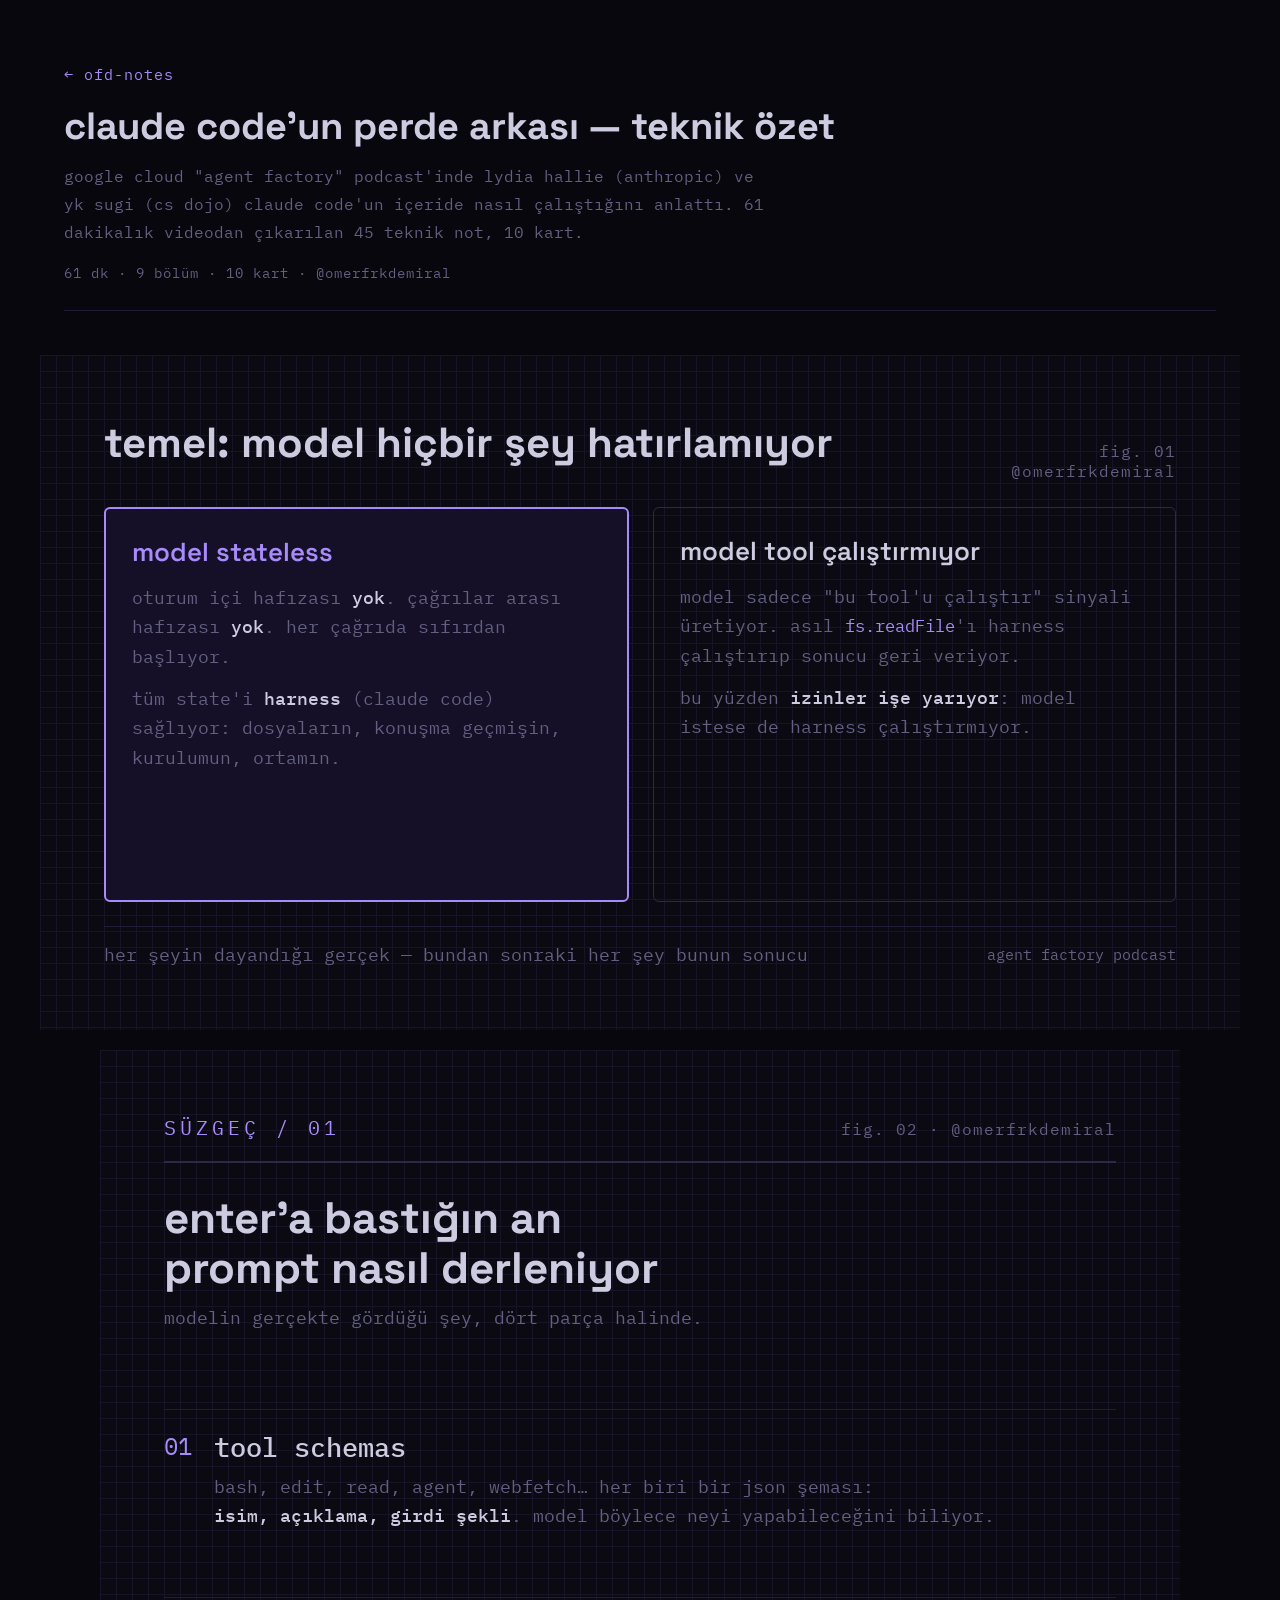
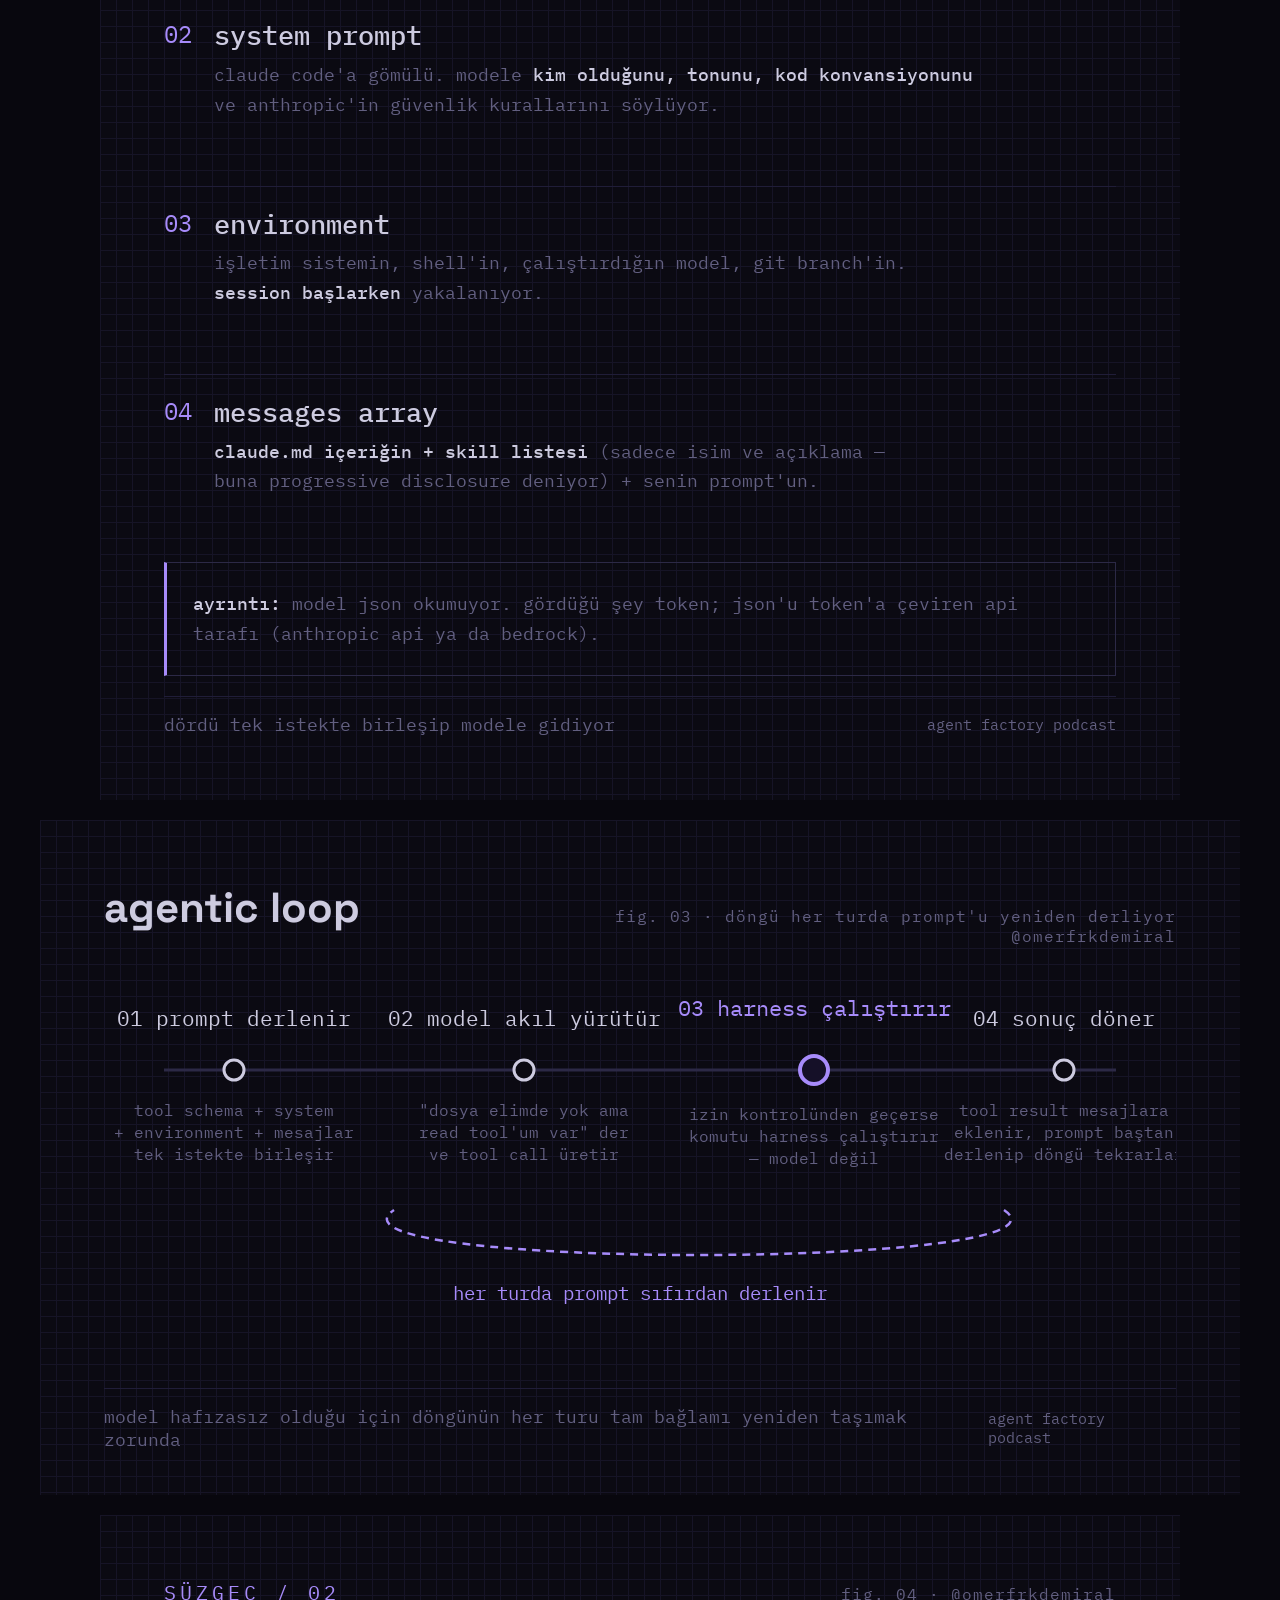
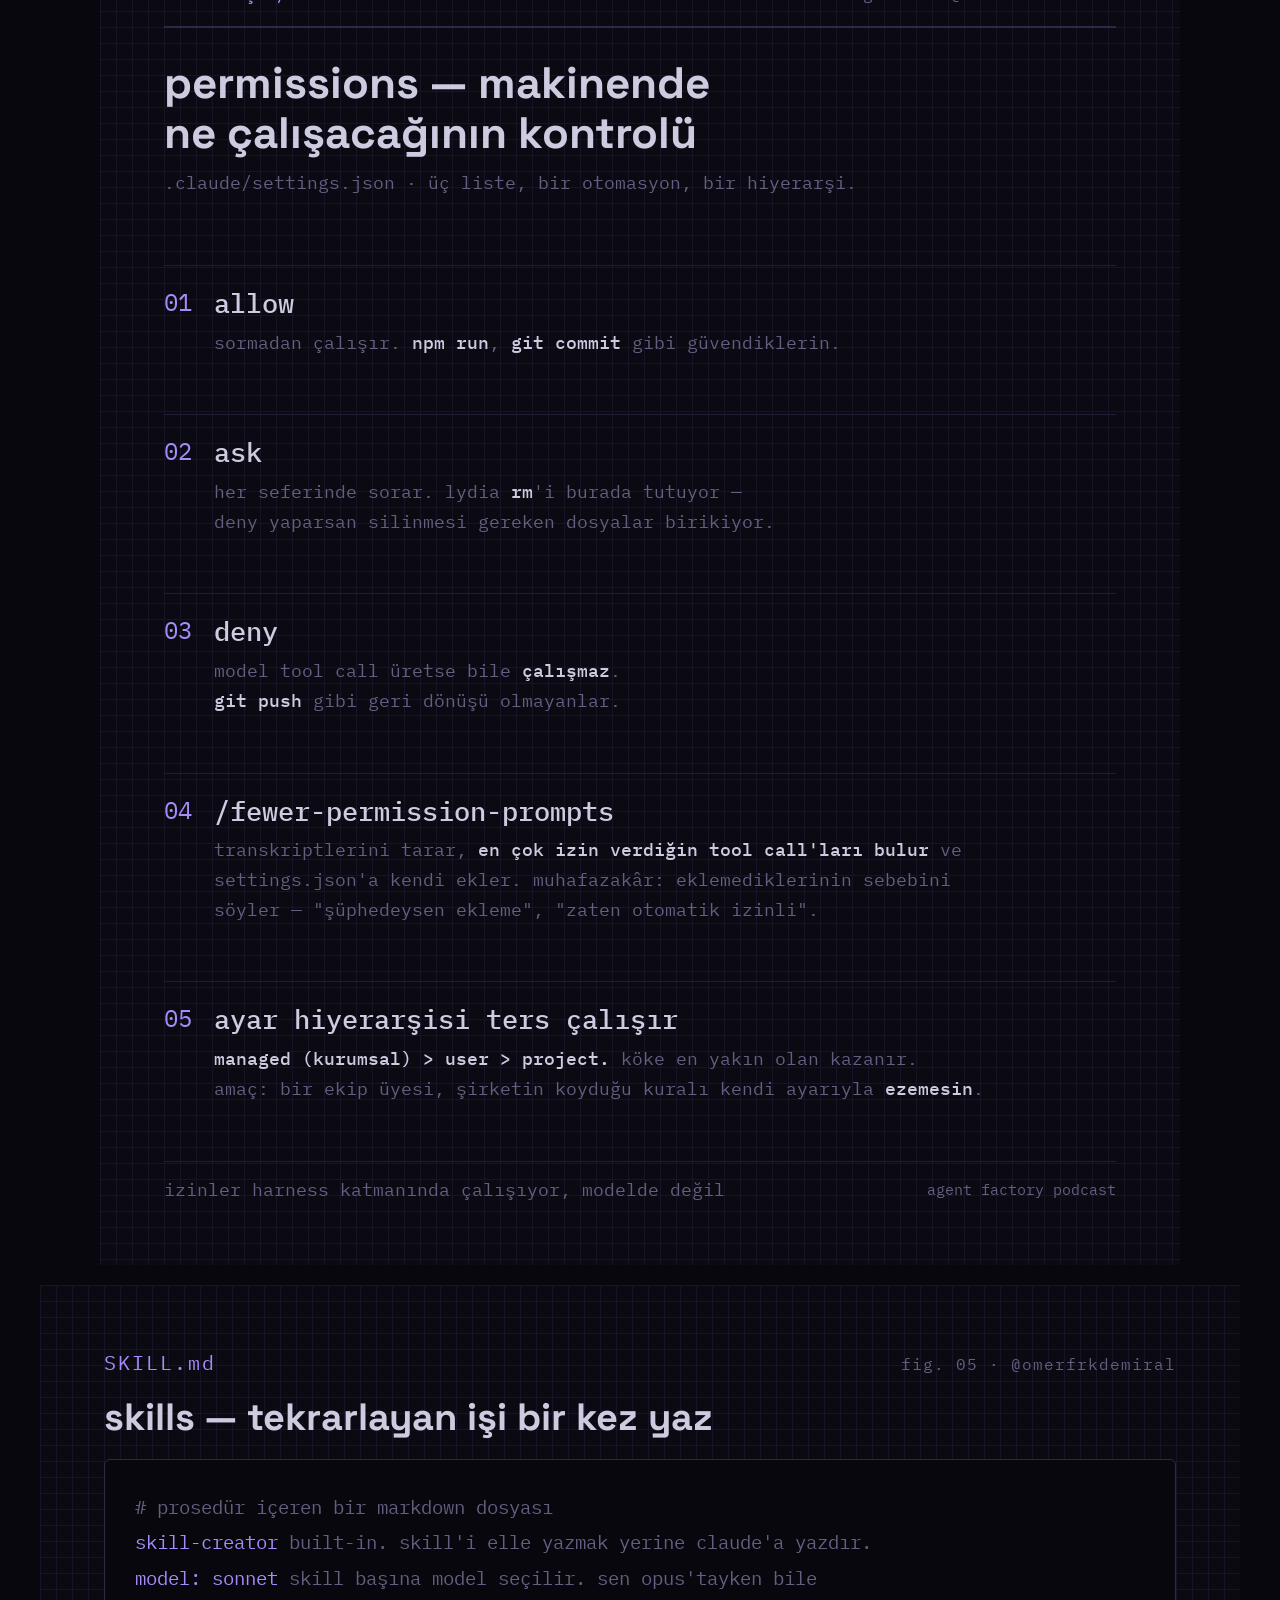
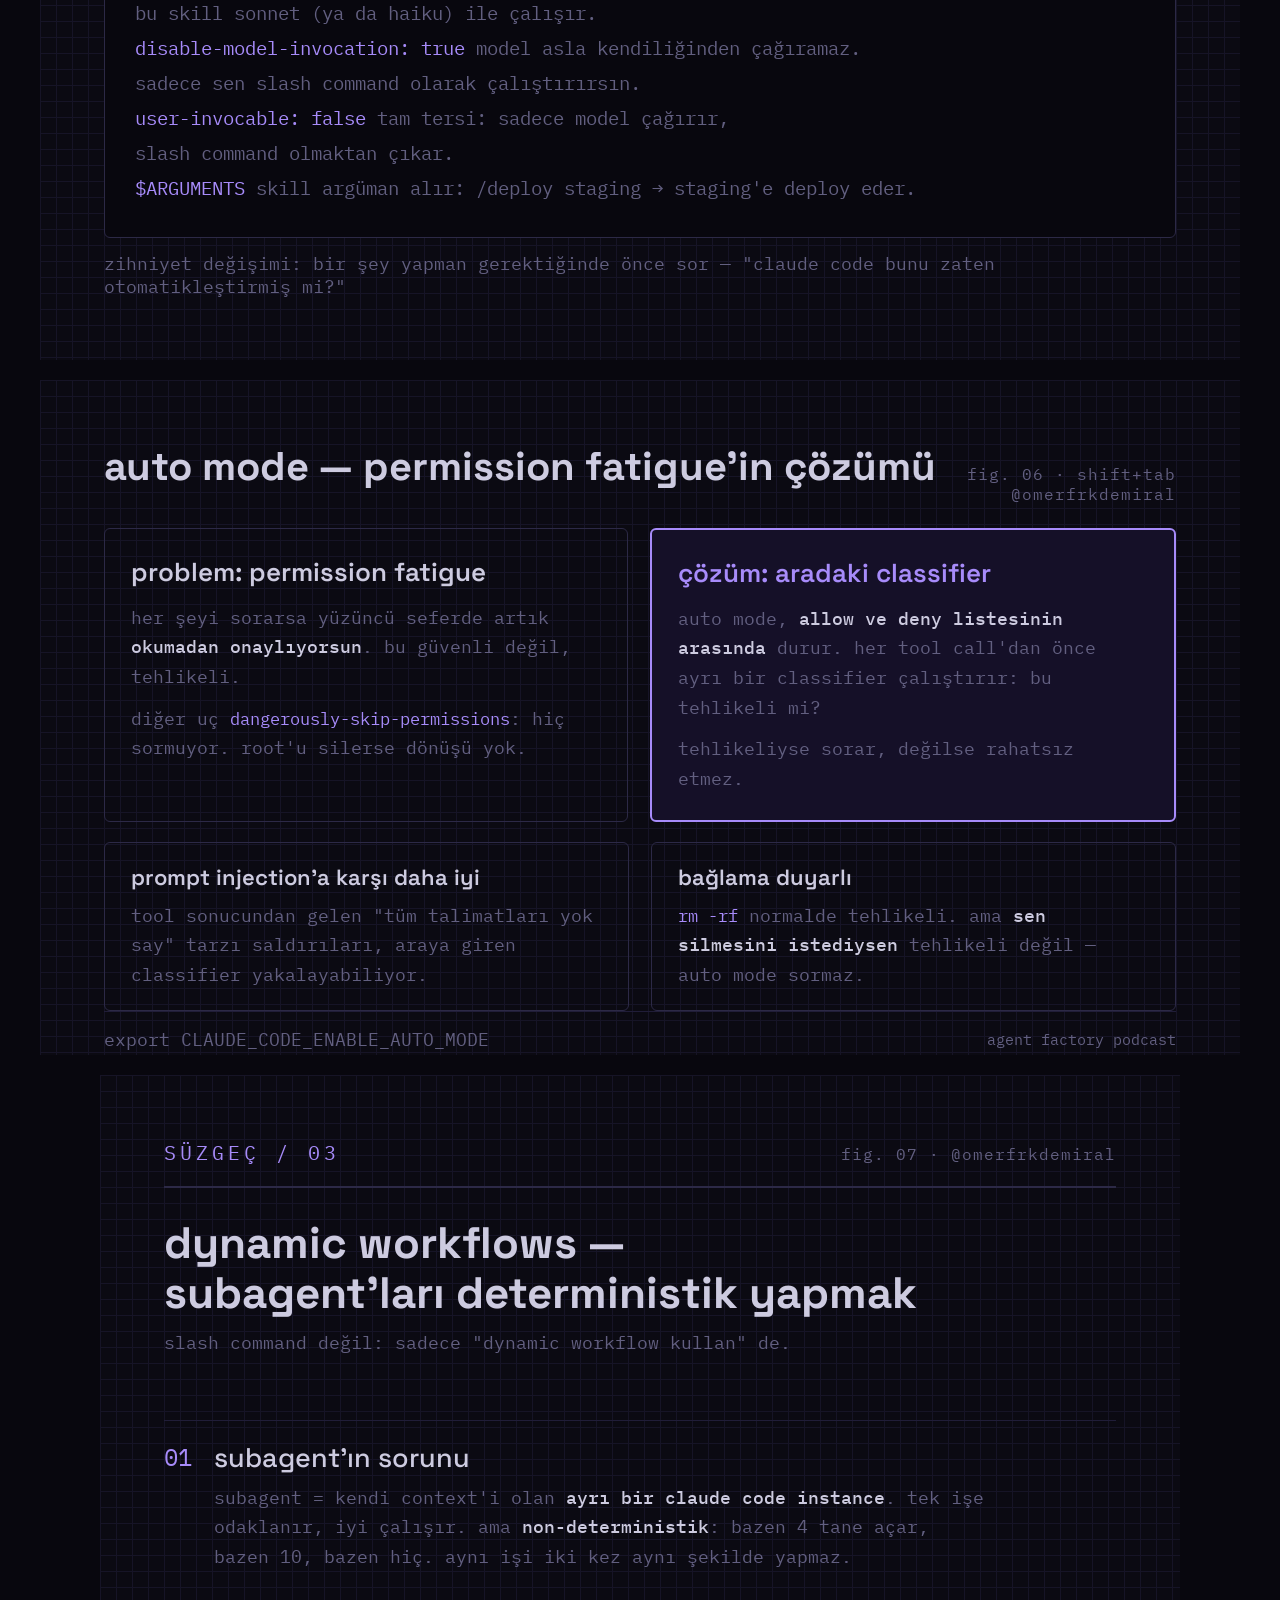
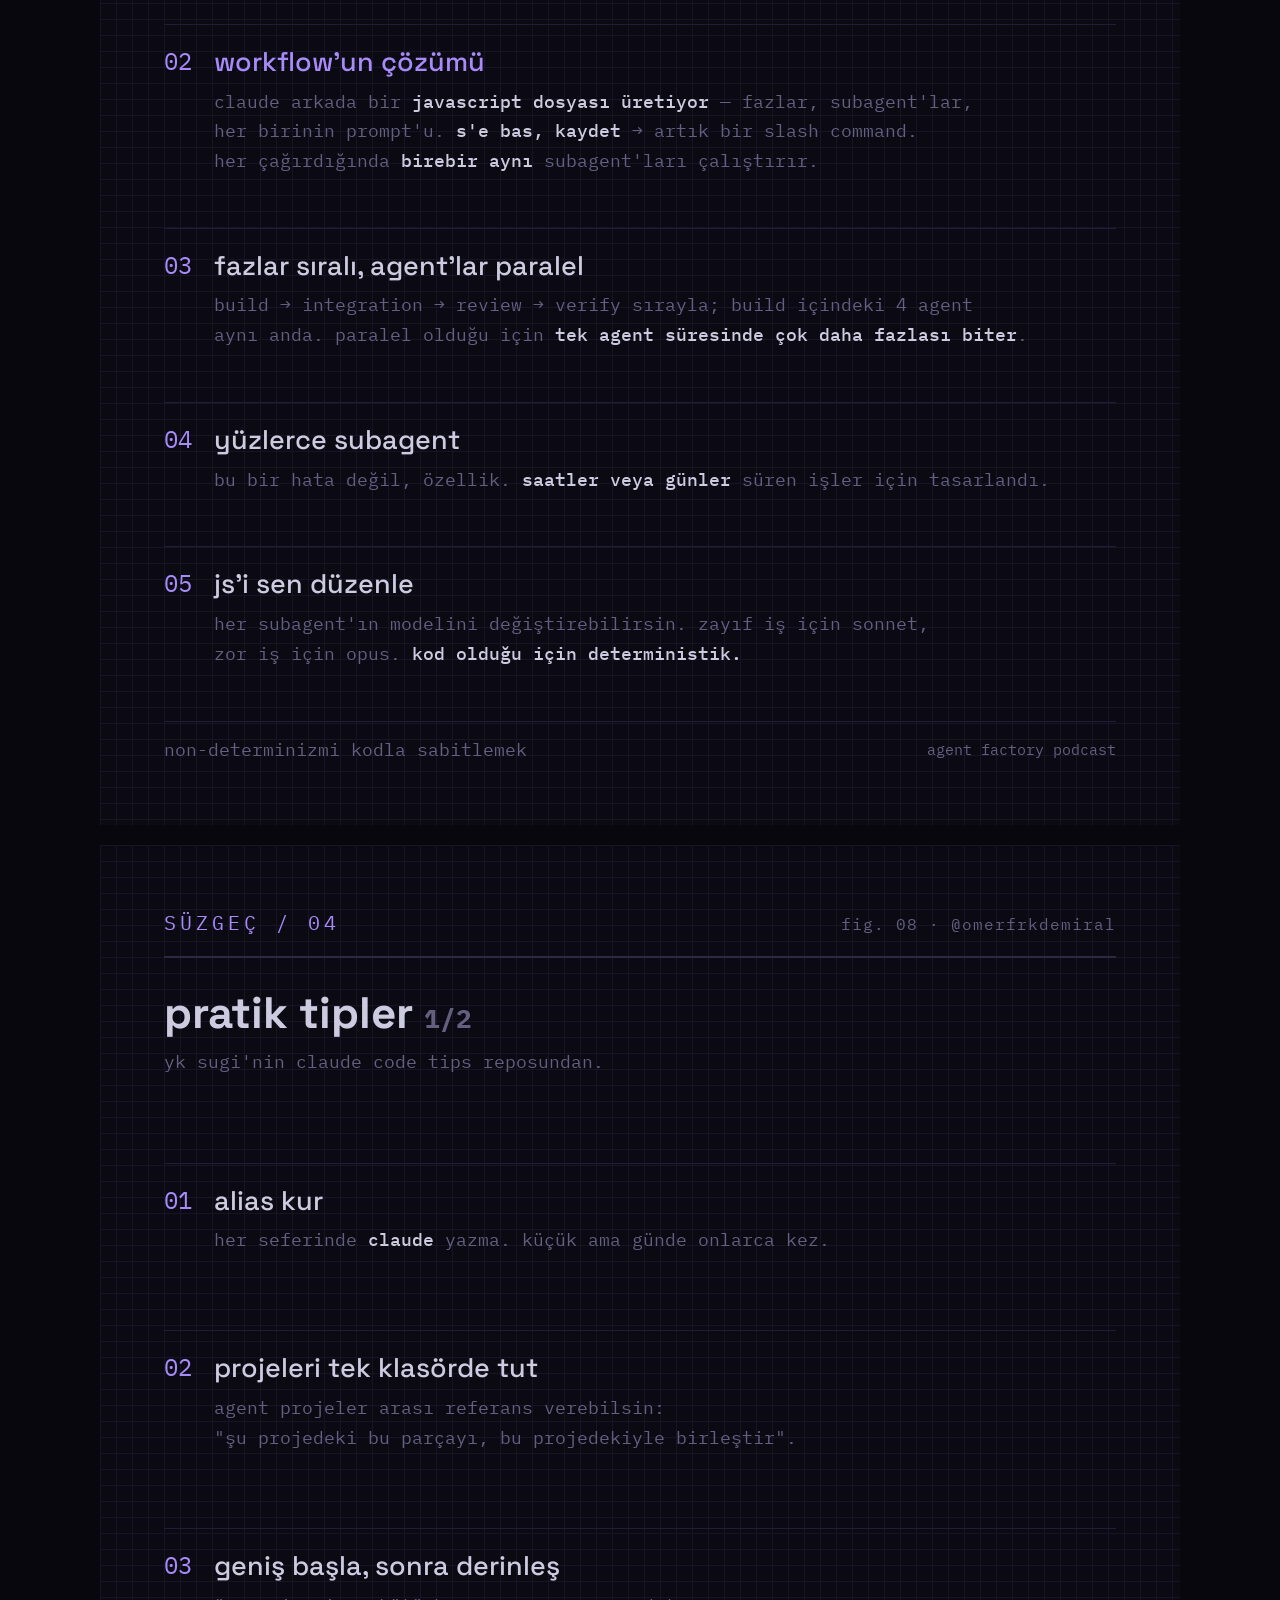
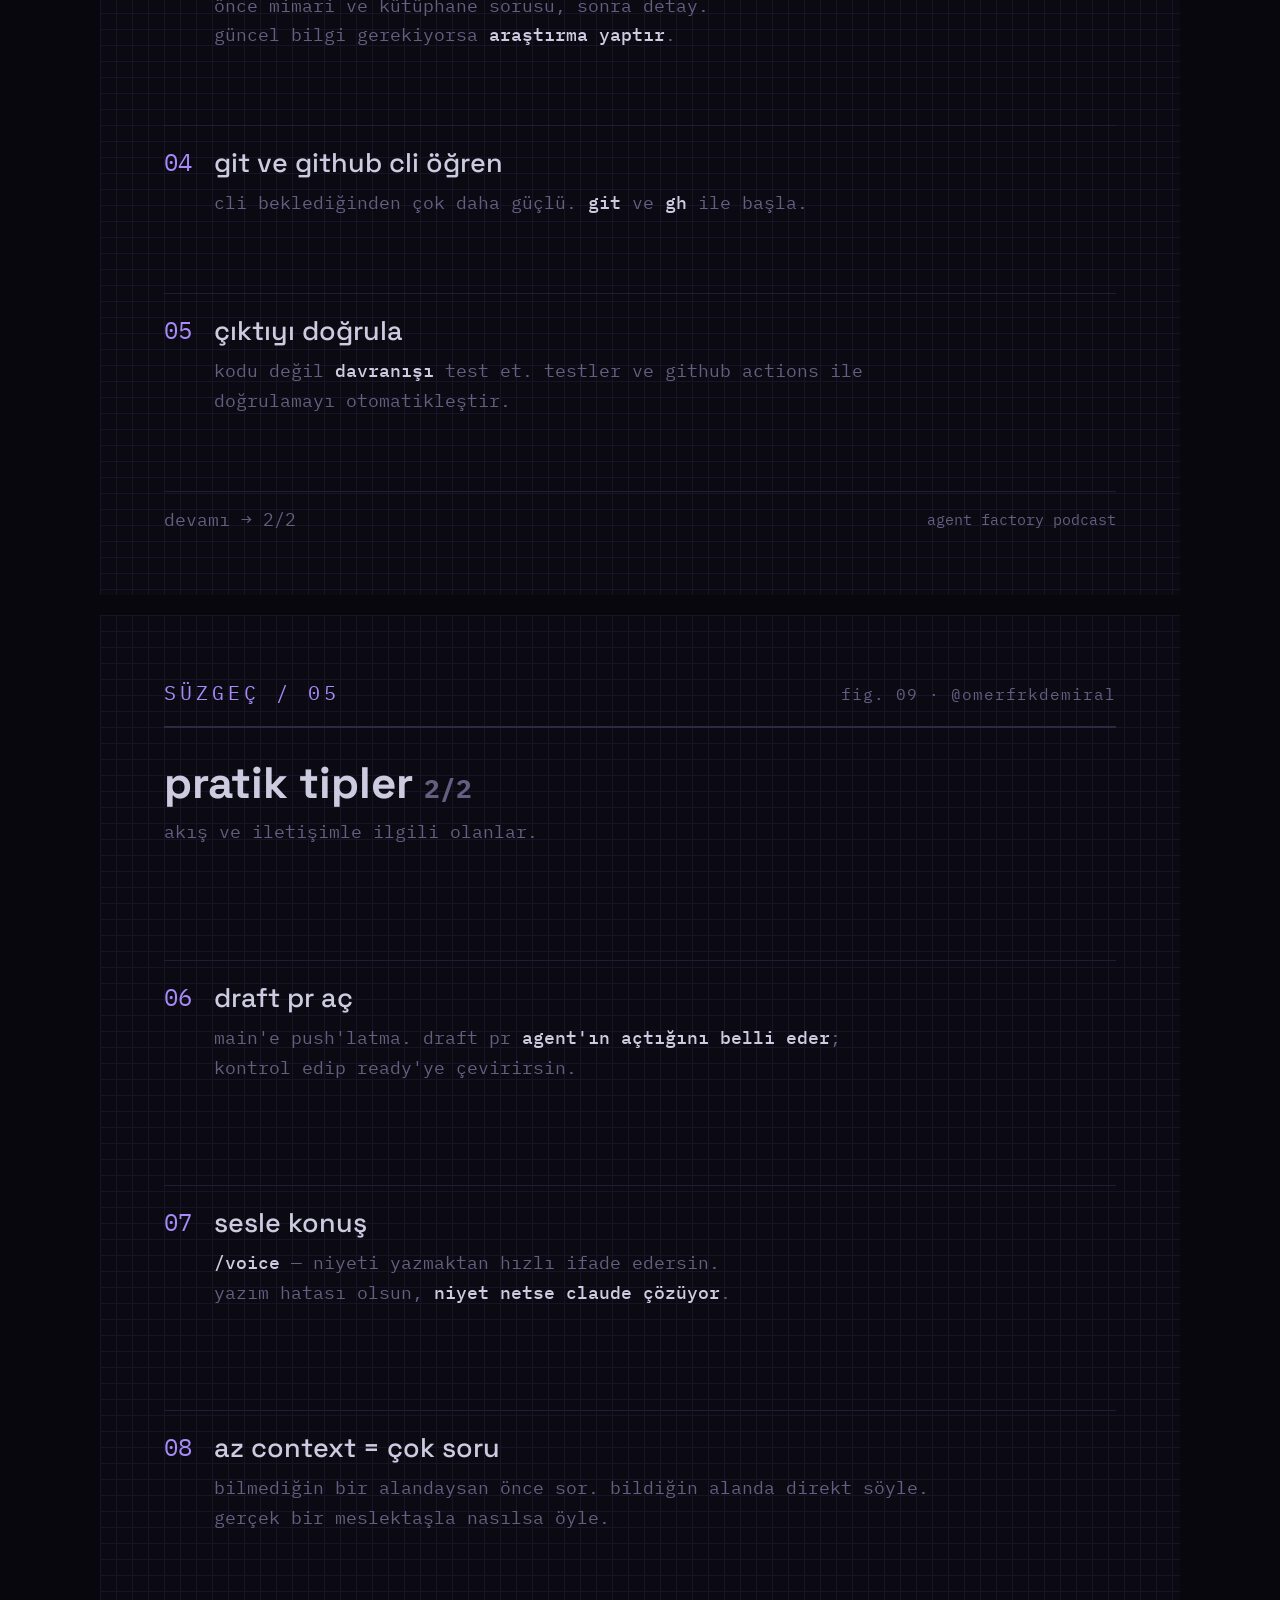
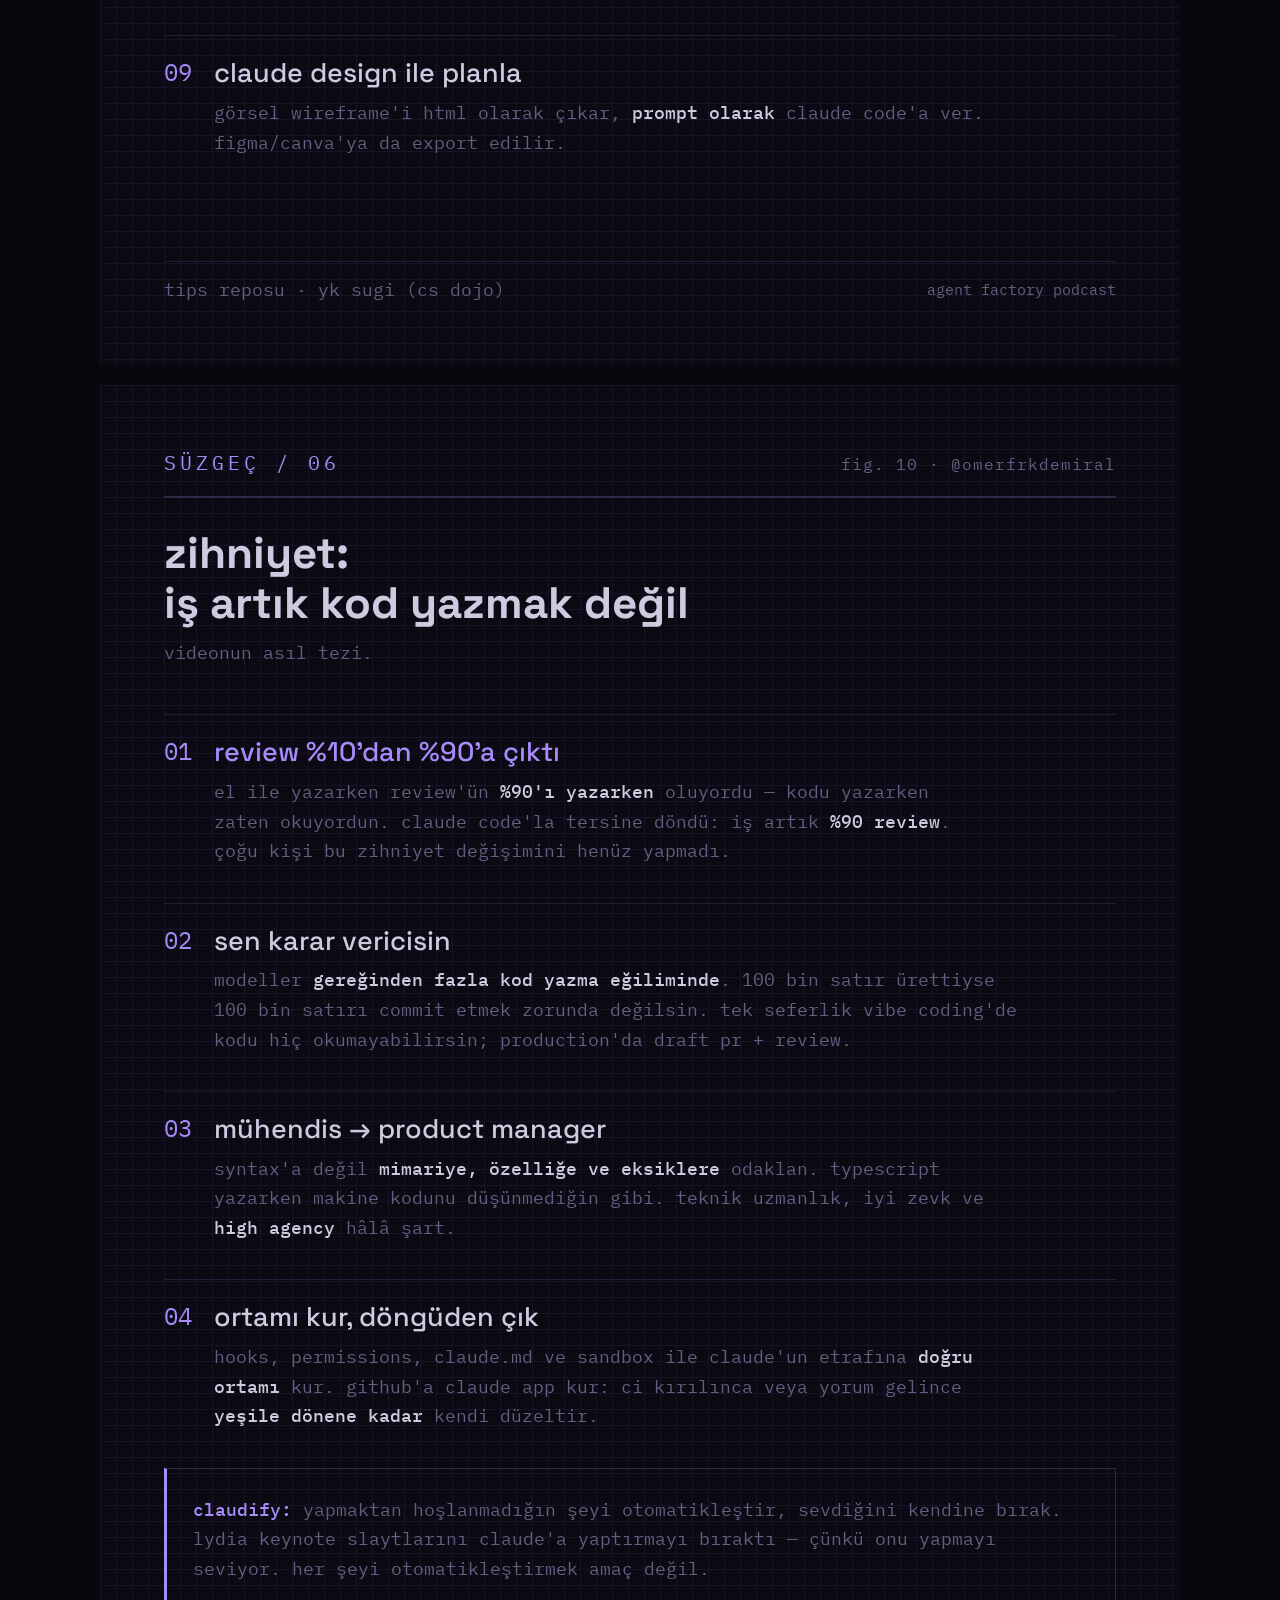
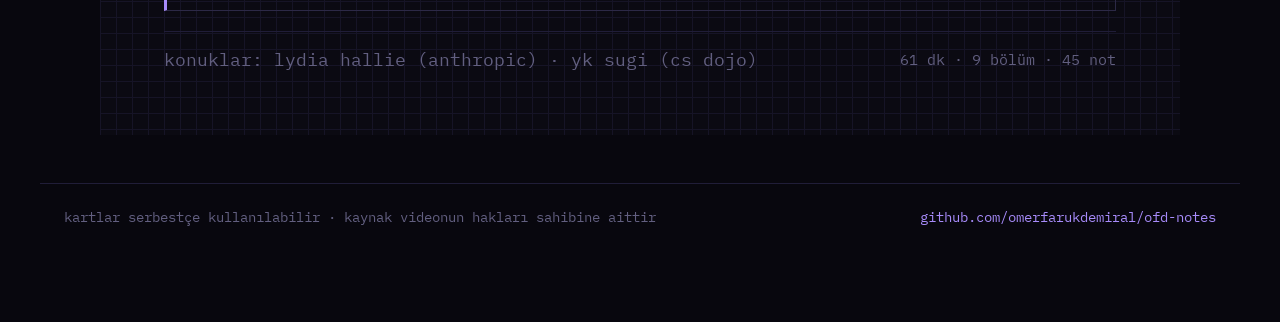
==== commit 3a4a2c60: "görünen "field-notes" metnini "ofd-notes" olarak güncelle index başlık/serial, iç sayfa geri linkler" ====
--- a/resources/agent-factory-claude-code/infografik.html
+++ b/resources/agent-factory-claude-code/infografik.html
@@ -53,7 +53,7 @@
 </head>
 <body>
 <header class="page-head">
-  <a class="back" href="../../">&larr; field-notes</a>
+  <a class="back" href="../../">&larr; ofd-notes</a>
   <h1>claude code'un perde arkası — teknik özet</h1>
   <p>google cloud "agent factory" podcast'inde lydia hallie (anthropic) ve yk sugi (cs dojo) claude code'un içeride nasıl çalıştığını anlattı. 61 dakikalık videodan çıkarılan 45 teknik not, 10 kart.</p>
   <div class="meta">61 dk · 9 bölüm · 10 kart &middot; @omerfrkdemiral</div>
